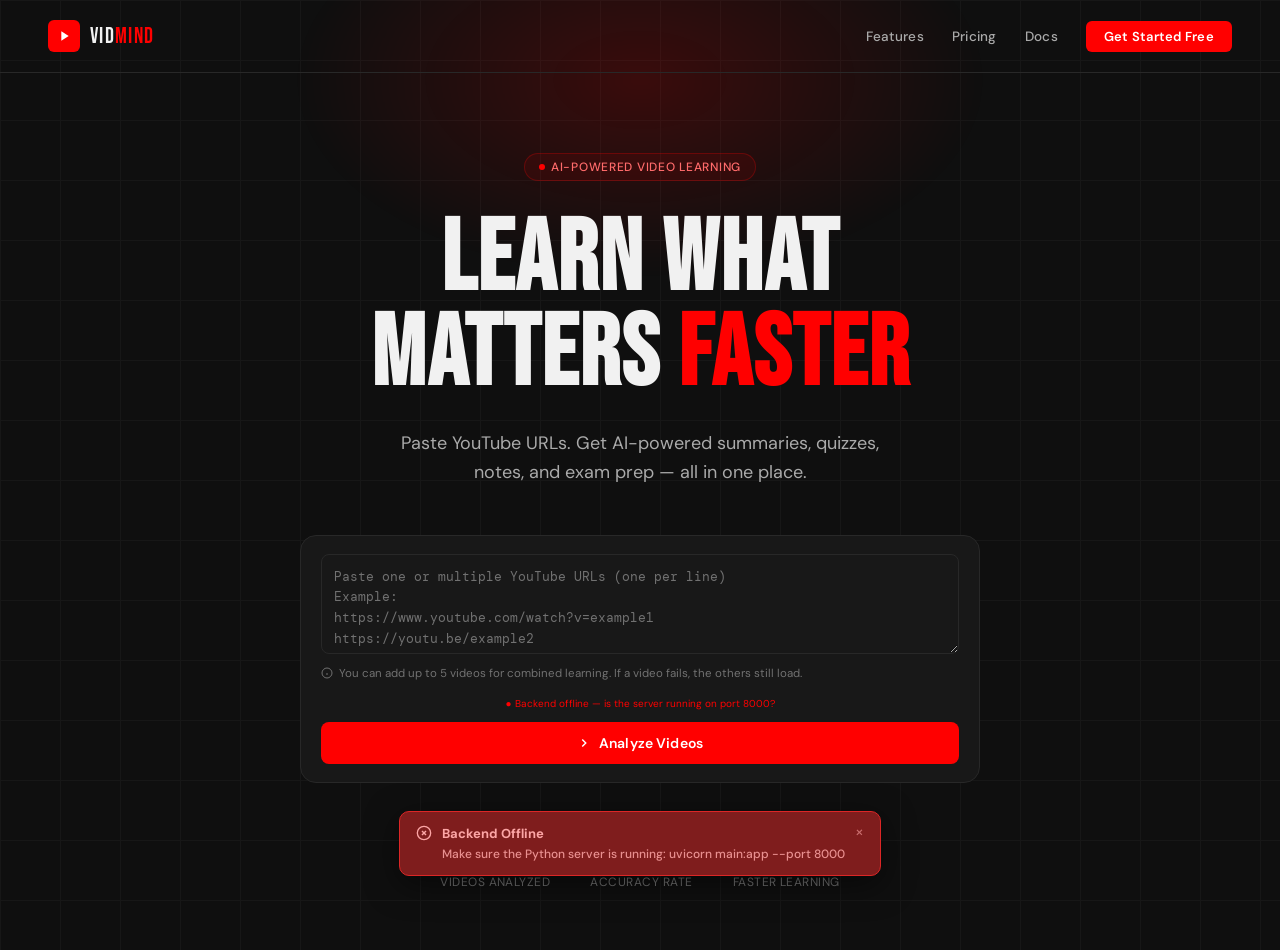
==== static/vidmind.html @ 138b00ec "feat: implement glassmorphism UI, add YouTube API testing, and update backend chat logic" ====
<!DOCTYPE html>
<html lang="en">

<head>
  <meta charset="UTF-8" />
  <meta name="viewport" content="width=device-width, initial-scale=1.0" />
  <title>VidMind AI — Learn Smarter, Pass Faster</title>
  <link rel="preconnect" href="https://fonts.googleapis.com" />
  <link
    href="https://fonts.googleapis.com/css2?family=DM+Sans:wght@300;400;500;600;700&family=DM+Mono:wght@400;500&family=Bebas+Neue&display=swap"
    rel="stylesheet" />
  <style>
    :root {
      --bg: #0f0f0f;
      --surface: #181818;
      --border: #282828;
      --border2: #3f3f3f;
      --accent: #ff0000;
      --accent2: #ff4444;
      --text: #f1f1f1;
      --muted: #aaaaaa;
      --dim: #717171;
      --chip-bg: #272727;
      --user-msg: #272727;
      --ai-msg: #1a1a1a;
      --radius: 10px;
      --radius-lg: 16px;
      --font: 'DM Sans', sans-serif;
      --mono: 'DM Mono', monospace;
      --display: 'Bebas Neue', sans-serif;
      --success: #10b981;
      --warning: #f59e0b;
      --info: #3b82f6;
    }

    *,
    *::before,
    *::after {
      box-sizing: border-box;
      margin: 0;
      padding: 0;
    }

    html {
      scroll-behavior: smooth;
    }

    body {
      font-family: var(--font);
      background: var(--bg);
      color: var(--text);
      min-height: 100vh;
      overflow-x: hidden;
      -webkit-font-smoothing: antialiased;
    }

    .hidden {
      display: none !important;
    }

    button {
      cursor: pointer;
      border: none;
      background: none;
      font-family: var(--font);
    }

    ::-webkit-scrollbar {
      width: 4px;
    }

    ::-webkit-scrollbar-track {
      background: transparent;
    }

    ::-webkit-scrollbar-thumb {
      background: var(--border2);
      border-radius: 4px;
    }

    /* ══ TOAST ══ */
    .toast-container {
      position: fixed;
      bottom: 24px;
      left: 50%;
      transform: translateX(-50%);
      z-index: 99999;
      display: flex;
      flex-direction: column;
      gap: 8px;
      pointer-events: none;
      min-width: 300px;
      max-width: 560px;
    }

    .toast {
      display: flex;
      align-items: flex-start;
      gap: 10px;
      padding: 12px 16px;
      border-radius: 10px;
      font-size: 13px;
      font-weight: 500;
      line-height: 1.5;
      box-shadow: 0 8px 32px rgba(0, 0, 0, .5);
      animation: toastIn .3s ease both;
      pointer-events: all;
    }

    .toast.error {
      background: #7f1d1d;
      border: 1px solid #dc2626;
      color: #fca5a5;
    }

    .toast.warning {
      background: #451a03;
      border: 1px solid #d97706;
      color: #fcd34d;
    }

    .toast.success {
      background: #052e16;
      border: 1px solid #16a34a;
      color: #86efac;
    }

    .toast.info {
      background: #1e3a5f;
      border: 1px solid #3b82f6;
      color: #93c5fd;
    }

    .toast-icon {
      flex-shrink: 0;
      margin-top: 1px;
    }

    .toast-icon svg {
      width: 16px;
      height: 16px;
    }

    .toast-body {
      flex: 1;
    }

    .toast-title {
      font-weight: 700;
      margin-bottom: 2px;
    }

    .toast-msg {
      opacity: .85;
      font-size: 12px;
    }

    .toast-close {
      flex-shrink: 0;
      cursor: pointer;
      opacity: .6;
      font-size: 16px;
      line-height: 1;
      background: none;
      border: none;
      color: inherit;
      padding: 0;
    }

    .toast-close:hover {
      opacity: 1;
    }

    .toast-tips {
      margin-top: 6px;
      padding-left: 10px;
      font-size: 11px;
      opacity: .8;
    }

    .toast-tips li {
      list-style: disc;
      margin-top: 3px;
    }

    .toast-diagnose-link {
      display: inline-flex;
      align-items: center;
      gap: 4px;
      margin-top: 6px;
      font-size: 11px;
      color: #93c5fd;
      text-decoration: underline;
      cursor: pointer;
    }

    @keyframes toastIn {
      from {
        opacity: 0;
        transform: translateY(12px)
      }

      to {
        opacity: 1;
        transform: translateY(0)
      }
    }

    @keyframes toastOut {
      from {
        opacity: 1;
        transform: translateY(0)
      }

      to {
        opacity: 0;
        transform: translateY(12px)
      }
    }

    /* ══ SKIPPED BANNER ══ */
    .skipped-banner {
      background: rgba(245, 158, 11, .08);
      border: 1px solid rgba(245, 158, 11, .25);
      border-radius: 8px;
      padding: 10px 14px;
      font-size: 12px;
      color: var(--warning);
      margin: 8px 0;
      display: flex;
      align-items: flex-start;
      gap: 8px;
    }

    .skipped-banner svg {
      width: 14px;
      height: 14px;
      flex-shrink: 0;
      margin-top: 1px;
    }

    .skipped-banner-list {
      margin-top: 4px;
    }

    .skipped-banner-list li {
      list-style: none;
      opacity: .85;
      margin-top: 3px;
    }

    /* ══ LANGUAGE BADGE ══ */
    .lang-badge {
      display: inline-flex;
      align-items: center;
      gap: 5px;
      background: rgba(59, 130, 246, .1);
      border: 1px solid rgba(59, 130, 246, .25);
      color: #93c5fd;
      font-size: 10px;
      font-weight: 600;
      padding: 3px 8px;
      border-radius: 20px;
      text-transform: uppercase;
      letter-spacing: .04em;
    }

    .lang-badge.translated {
      background: rgba(16, 185, 129, .1);
      border-color: rgba(16, 185, 129, .25);
      color: #6ee7b7;
    }

    /* ══ LIBRARY STATUS BADGE ══ */
    .lib-status {
      display: inline-flex;
      align-items: center;
      gap: 4px;
      font-size: 10px;
      padding: 2px 7px;
      border-radius: 20px;
      font-family: var(--mono);
    }

    .lib-status.ok {
      background: rgba(16, 185, 129, .1);
      border: 1px solid rgba(16, 185, 129, .25);
      color: #6ee7b7;
    }

    .lib-status.missing {
      background: rgba(239, 68, 68, .1);
      border: 1px solid rgba(239, 68, 68, .25);
      color: #fca5a5;
    }

    /* ══ LOADING STEPS ══ */
    .loading-steps {
      display: flex;
      flex-direction: column;
      gap: 6px;
      margin-top: 12px;
      max-width: 340px;
      width: 100%;
    }

    .loading-step {
      display: flex;
      align-items: center;
      gap: 8px;
      font-size: 12px;
      color: var(--dim);
      transition: color .3s;
    }

    .loading-step.active {
      color: var(--muted);
    }

    .loading-step.done {
      color: var(--success);
    }

    .loading-step.failed {
      color: var(--accent2);
    }

    .loading-step-dot {
      width: 7px;
      height: 7px;
      border-radius: 50%;
      background: var(--border2);
      flex-shrink: 0;
      transition: background .3s;
    }

    .loading-step.active .loading-step-dot {
      background: var(--warning);
      animation: pulse 1s ease infinite;
    }

    .loading-step.done .loading-step-dot {
      background: var(--success);
    }

    .loading-step.failed .loading-step-dot {
      background: var(--accent2);
    }

    .loading-step-label {
      flex: 1;
    }

    .loading-step-status {
      font-size: 10px;
      opacity: .7;
      font-family: var(--mono);
    }

    /* ══ LANDING ══ */
    #landing {
      min-height: 100vh;
      display: flex;
      flex-direction: column;
      position: relative;
      overflow: hidden;
    }

    #landing::before {
      content: '';
      position: absolute;
      inset: 0;
      background-image: linear-gradient(var(--border) 1px, transparent 1px),
        linear-gradient(90deg, var(--border) 1px, transparent 1px);
      background-size: 60px 60px;
      opacity: .35;
      pointer-events: none;
    }

    #landing::after {
      content: '';
      position: absolute;
      top: -120px;
      left: 50%;
      transform: translateX(-50%);
      width: 700px;
      height: 400px;
      background: radial-gradient(ellipse, rgba(255, 0, 0, .18) 0%, transparent 70%);
      pointer-events: none;
      filter: blur(2px);
    }

    .nav {
      display: flex;
      align-items: center;
      justify-content: space-between;
      padding: 20px 48px;
      position: relative;
      z-index: 2;
      border-bottom: 1px solid var(--border);
    }

    .logo {
      display: flex;
      align-items: center;
      gap: 10px;
      text-decoration: none;
    }

    .logo-icon {
      width: 32px;
      height: 32px;
      background: var(--accent);
      border-radius: 6px;
      display: grid;
      place-items: center;
    }

    .logo-icon svg {
      width: 16px;
      height: 16px;
      fill: #fff;
    }

    .logo-text {
      font-family: var(--display);
      font-size: 22px;
      letter-spacing: .06em;
      color: var(--text);
    }

    .logo-text span {
      color: var(--accent);
    }

    .nav-links {
      display: flex;
      gap: 28px;
      align-items: center;
    }

    .nav-links a {
      color: var(--muted);
      text-decoration: none;
      font-size: 13.5px;
      font-weight: 500;
      letter-spacing: .02em;
      transition: color .2s;
    }

    .nav-links a:hover {
      color: var(--text);
    }

    .nav-cta {
      background: var(--accent);
      color: #fff !important;
      padding: 7px 18px;
      border-radius: 6px;
      font-size: 13px !important;
      font-weight: 600 !important;
      transition: background .2s !important;
    }

    .nav-cta:hover {
      background: var(--accent2) !important;
    }

    .hero {
      flex: 1;
      display: flex;
      flex-direction: column;
      align-items: center;
      justify-content: center;
      text-align: center;
      padding: 80px 24px 60px;
      position: relative;
      z-index: 2;
    }

    .hero-badge {
      display: inline-flex;
      align-items: center;
      gap: 6px;
      background: rgba(255, 0, 0, .08);
      border: 1px solid rgba(255, 0, 0, .25);
      color: #ff6b6b;
      font-size: 12px;
      font-weight: 500;
      letter-spacing: .06em;
      text-transform: uppercase;
      padding: 5px 14px;
      border-radius: 20px;
      margin-bottom: 32px;
      animation: fadeUp .5s ease both;
    }

    .hero-badge-dot {
      width: 6px;
      height: 6px;
      background: var(--accent);
      border-radius: 50%;
      animation: pulse 1.8s ease infinite;
    }

    .hero-title {
      font-family: var(--display);
      font-size: clamp(52px, 8vw, 100px);
      line-height: .95;
      letter-spacing: .02em;
      margin-bottom: 6px;
      animation: fadeUp .55s .08s ease both;
    }

    .hero-title span {
      color: var(--accent);
    }

    .hero-sub {
      font-size: clamp(15px, 2vw, 18px);
      color: var(--muted);
      max-width: 520px;
      line-height: 1.6;
      margin: 20px auto 48px;
      font-weight: 400;
      animation: fadeUp .55s .16s ease both;
    }

    .input-card {
      width: 100%;
      max-width: 680px;
      background: var(--surface);
      border: 1px solid var(--border);
      border-radius: var(--radius-lg);
      padding: 18px 20px;
      display: flex;
      flex-direction: column;
      gap: 12px;
      transition: border-color .25s, box-shadow .25s;
      animation: fadeUp .55s .24s ease both;
    }

    .input-card:focus-within {
      border-color: var(--border2);
      box-shadow: 0 0 0 3px rgba(255, 0, 0, .07), 0 8px 32px rgba(0, 0, 0, .4);
    }

    .url-textarea {
      width: 100%;
      min-height: 100px;
      background: transparent;
      border: 1px solid var(--border);
      border-radius: 8px;
      padding: 12px;
      font-family: var(--mono);
      font-size: 13px;
      color: var(--text);
      resize: vertical;
      outline: none;
      caret-color: var(--accent);
      line-height: 1.6;
    }

    .url-textarea::placeholder {
      color: var(--dim);
    }

    .input-hint {
      font-size: 11.5px;
      color: var(--dim);
      display: flex;
      align-items: center;
      gap: 6px;
    }

    .input-hint svg {
      width: 12px;
      height: 12px;
    }

    .analyze-btn {
      display: flex;
      align-items: center;
      justify-content: center;
      gap: 8px;
      background: var(--accent);
      color: #fff;
      font-size: 14px;
      font-weight: 600;
      padding: 12px 24px;
      border-radius: 8px;
      transition: background .2s, transform .15s;
      letter-spacing: .01em;
    }

    .analyze-btn:hover {
      background: var(--accent2);
      transform: translateY(-1px);
    }

    .analyze-btn:active {
      transform: translateY(0);
    }

    .analyze-btn:disabled {
      opacity: .5;
      cursor: not-allowed;
    }

    .analyze-btn svg {
      width: 14px;
      height: 14px;
    }

    .health-bar {
      display: flex;
      align-items: center;
      gap: 8px;
      margin-top: 4px;
      font-size: 11px;
      color: var(--dim);
      flex-wrap: wrap;
      justify-content: center;
    }

    .stats {
      display: flex;
      gap: 40px;
      margin-top: 56px;
      animation: fadeUp .55s .32s ease both;
    }

    .stat {
      text-align: center;
    }

    .stat-n {
      font-family: var(--display);
      font-size: 28px;
      letter-spacing: .04em;
      color: var(--text);
    }

    .stat-n span {
      color: var(--accent);
    }

    .stat-l {
      font-size: 12px;
      color: var(--dim);
      margin-top: 2px;
      letter-spacing: .04em;
      text-transform: uppercase;
    }

    /* ══ MODE SELECTION ══ */
    #modeSelection {
      min-height: 100vh;
      display: flex;
      align-items: center;
      justify-content: center;
      padding: 40px 20px;
      background: var(--bg);
      position: relative;
      overflow: hidden;
    }

    #modeSelection::before {
      content: '';
      position: absolute;
      inset: 0;
      background-image: linear-gradient(var(--border) 1px, transparent 1px),
        linear-gradient(90deg, var(--border) 1px, transparent 1px);
      background-size: 60px 60px;
      opacity: .25;
      pointer-events: none;
    }

    .mode-container {
      max-width: 900px;
      width: 100%;
      position: relative;
      z-index: 2;
    }

    .mode-header {
      text-align: center;
      margin-bottom: 48px;
    }

    .mode-title {
      font-family: var(--display);
      font-size: clamp(36px, 6vw, 64px);
      letter-spacing: .04em;
      margin-bottom: 12px;
    }

    .mode-subtitle {
      font-size: 16px;
      color: var(--muted);
    }

    .loaded-videos-summary {
      background: var(--surface);
      border: 1px solid var(--border);
      border-radius: var(--radius);
      padding: 14px 18px;
      margin-bottom: 16px;
      display: flex;
      align-items: center;
      gap: 12px;
      flex-wrap: wrap;
    }

    .loaded-videos-summary-label {
      font-size: 12px;
      color: var(--dim);
      text-transform: uppercase;
      letter-spacing: .06em;
      font-weight: 600;
    }

    .loaded-video-pill {
      display: inline-flex;
      align-items: center;
      gap: 6px;
      background: var(--chip-bg);
      border: 1px solid var(--border);
      color: var(--muted);
      font-size: 12px;
      padding: 4px 10px;
      border-radius: 20px;
    }

    .loaded-video-pill .pill-num {
      background: var(--accent);
      color: #fff;
      font-size: 9px;
      font-weight: 700;
      width: 16px;
      height: 16px;
      border-radius: 50%;
      display: grid;
      place-items: center;
    }

    .loaded-video-pill .pill-lang {
      font-size: 9px;
      color: var(--dim);
      text-transform: uppercase;
      letter-spacing: .04em;
    }

    /* Session panel on mode selection */
    .session-info-bar {
      background: rgba(59, 130, 246, .05);
      border: 1px solid rgba(59, 130, 246, .15);
      border-radius: var(--radius);
      padding: 10px 16px;
      margin-bottom: 20px;
      display: flex;
      align-items: center;
      justify-content: space-between;
      flex-wrap: wrap;
      gap: 8px;
      font-size: 11px;
      color: var(--dim);
    }

    .session-info-bar .session-id {
      font-family: var(--mono);
      font-size: 10px;
      color: var(--dim);
      opacity: .6;
      cursor: pointer;
    }

    .session-info-bar .session-id:hover {
      opacity: 1;
    }

    .mode-cards {
      display: grid;
      grid-template-columns: repeat(auto-fit, minmax(300px, 1fr));
      gap: 24px;
    }

    .mode-card {
      background: var(--surface);
      border: 2px solid var(--border);
      border-radius: var(--radius-lg);
      padding: 32px 24px;
      cursor: pointer;
      transition: all .3s;
      position: relative;
      overflow: hidden;
    }

    .mode-card::before {
      content: '';
      position: absolute;
      top: 0;
      left: 0;
      width: 100%;
      height: 4px;
      background: var(--accent);
      transform: scaleX(0);
      transition: transform .3s;
    }

    .mode-card:hover {
      border-color: var(--accent);
      transform: translateY(-4px);
      box-shadow: 0 12px 40px rgba(255, 0, 0, .15);
    }

    .mode-card:hover::before {
      transform: scaleX(1);
    }

    .mode-icon {
      width: 48px;
      height: 48px;
      background: rgba(255, 0, 0, .1);
      border-radius: 12px;
      display: grid;
      place-items: center;
      margin-bottom: 20px;
    }

    .mode-icon svg {
      width: 24px;
      height: 24px;
      stroke: var(--accent);
    }

    .mode-card-title {
      font-size: 22px;
      font-weight: 700;
      margin-bottom: 12px;
      color: var(--text);
    }

    .mode-card-desc {
      font-size: 14px;
      color: var(--muted);
      line-height: 1.6;
      margin-bottom: 20px;
    }

    .mode-features {
      display: flex;
      flex-direction: column;
      gap: 8px;
      margin-bottom: 24px;
    }

    .mode-feature {
      display: flex;
      align-items: center;
      gap: 8px;
      font-size: 13px;
      color: var(--dim);
    }

    .mode-feature svg {
      width: 14px;
      height: 14px;
      stroke: var(--success);
      flex-shrink: 0;
    }

    .mode-btn {
      width: 100%;
      padding: 10px;
      background: rgba(255, 0, 0, .08);
      border: 1px solid rgba(255, 0, 0, .2);
      color: var(--accent);
      border-radius: 8px;
      font-weight: 600;
      font-size: 14px;
      transition: all .2s;
    }

    .mode-btn:hover {
      background: var(--accent);
      color: #fff;
    }

    /* ══ LOADING OVERLAY ══ */
    .loading {
      position: fixed;
      top: 0;
      left: 0;
      right: 0;
      bottom: 0;
      background: rgba(0, 0, 0, .9);
      display: flex;
      flex-direction: column;
      align-items: center;
      justify-content: center;
      z-index: 9999;
      gap: 20px;
    }

    .spinner {
      width: 50px;
      height: 50px;
      border: 4px solid var(--border);
      border-top-color: var(--accent);
      border-radius: 50%;
      animation: spin 1s linear infinite;
    }

    .loading-text {
      font-size: 16px;
      color: var(--muted);
    }

    .loading-sub {
      font-size: 13px;
      color: var(--dim);
      text-align: center;
      max-width: 380px;
      line-height: 1.5;
    }

    .loading-method-badge {
      display: inline-flex;
      align-items: center;
      gap: 6px;
      background: rgba(255, 0, 0, .08);
      border: 1px solid rgba(255, 0, 0, .2);
      color: var(--accent);
      font-size: 11px;
      padding: 4px 10px;
      border-radius: 20px;
    }

    @keyframes spin {
      to {
        transform: rotate(360deg)
      }
    }

    @keyframes fadeUp {
      from {
        opacity: 0;
        transform: translateY(18px)
      }

      to {
        opacity: 1;
        transform: translateY(0)
      }
    }

    @keyframes pulse {

      0%,
      100% {
        opacity: 1;
        transform: scale(1)
      }

      50% {
        opacity: .5;
        transform: scale(.85)
      }
    }

    @keyframes bounce {

      0%,
      80%,
      100% {
        transform: translateY(0)
      }

      40% {
        transform: translateY(-5px)
      }
    }

    /* ══ APP ══ */
    #app {
      display: flex;
      flex-direction: column;
      height: 100vh;
      overflow: hidden;
    }

    /* TOP BAR */
    .topbar {
      height: 56px;
      display: flex;
      align-items: center;
      padding: 0 20px;
      border-bottom: 1px solid var(--border);
      gap: 16px;
      flex-shrink: 0;
      background: var(--bg);
    }

    .topbar-logo {
      display: flex;
      align-items: center;
      gap: 8px;
      text-decoration: none;
      margin-right: 8px;
    }

    .topbar-logo .logo-icon {
      width: 26px;
      height: 26px;
      border-radius: 5px;
    }

    .topbar-logo .logo-text {
      font-size: 18px;
    }

    .mode-badge {
      display: inline-flex;
      align-items: center;
      gap: 6px;
      background: rgba(255, 0, 0, .1);
      border: 1px solid rgba(255, 0, 0, .2);
      color: var(--accent);
      font-size: 11px;
      font-weight: 600;
      padding: 4px 10px;
      border-radius: 20px;
      text-transform: uppercase;
      letter-spacing: .05em;
    }

    .mode-badge.exam {
      background: rgba(220, 38, 38, .1);
      border-color: rgba(220, 38, 38, .3);
      color: #ef4444;
    }

    .topbar-url {
      flex: 1;
      display: flex;
      align-items: center;
      gap: 8px;
      background: var(--surface);
      border: 1px solid var(--border);
      border-radius: 8px;
      padding: 6px 14px;
      max-width: 600px;
      overflow: hidden;
    }

    .topbar-url svg {
      width: 12px;
      height: 12px;
      color: var(--accent);
      flex-shrink: 0;
    }

    .topbar-url span {
      font-family: var(--mono);
      font-size: 12px;
      color: var(--muted);
      white-space: nowrap;
      overflow: hidden;
      text-overflow: ellipsis;
    }

    .topbar-actions {
      display: flex;
      gap: 8px;
      margin-left: auto;
    }

    .icon-btn {
      width: 34px;
      height: 34px;
      display: grid;
      place-items: center;
      border-radius: 7px;
      color: var(--muted);
      transition: background .2s, color .2s;
    }

    .icon-btn:hover {
      background: var(--surface);
      color: var(--text);
    }

    .icon-btn svg {
      width: 16px;
      height: 16px;
    }

    /* CONFUSION PANEL */
    .confusion-panel {
      position: fixed;
      right: 20px;
      bottom: 20px;
      width: 280px;
      background: var(--surface);
      border: 1px solid var(--border);
      border-radius: var(--radius-lg);
      padding: 16px;
      z-index: 100;
      box-shadow: 0 8px 32px rgba(0, 0, 0, .5);
      display: none;
    }

    .confusion-panel.active {
      display: block;
      animation: slideIn .3s ease-out;
    }

    @keyframes slideIn {
      from {
        transform: translateY(20px);
        opacity: 0
      }

      to {
        transform: translateY(0);
        opacity: 1
      }
    }

    .confusion-header {
      display: flex;
      align-items: center;
      gap: 10px;
      margin-bottom: 12px;
    }

    .confusion-header-icon {
      width: 28px;
      height: 28px;
      background: rgba(245, 158, 11, .1);
      border-radius: 7px;
      display: grid;
      place-items: center;
      color: var(--warning);
    }

    .confusion-header-icon svg {
      width: 14px;
      height: 14px;
    }

    .confusion-header-title {
      font-size: 14px;
      font-weight: 600;
    }

    .confusion-meter {
      height: 6px;
      background: var(--border);
      border-radius: 3px;
      margin-bottom: 16px;
      overflow: hidden;
    }

    .confusion-level {
      height: 100%;
      background: var(--warning);
      border-radius: 3px;
      width: 0%;
      transition: width .5s ease;
    }

    .confusion-topics {
      display: flex;
      flex-direction: column;
      gap: 8px;
    }

    .confusion-topic {
      display: flex;
      justify-content: space-between;
      align-items: center;
      padding: 6px 8px;
      background: var(--chip-bg);
      border-radius: 6px;
      font-size: 12px;
    }

    .confusion-topic-name {
      color: var(--text);
      font-weight: 500;
    }

    .confusion-topic-count {
      background: var(--warning);
      color: #000;
      font-size: 10px;
      font-weight: 700;
      padding: 2px 6px;
      border-radius: 20px;
      min-width: 20px;
      text-align: center;
    }

    /* LAYOUT */
    .layout {
      display: grid;
      grid-template-columns: 260px 1fr 340px;
      flex: 1;
      overflow: hidden;
    }

    .layout.exam-mode {
      grid-template-columns: 1fr 300px;
    }

    /* SIDEBAR */
    .sidebar {
      border-right: 1px solid var(--border);
      display: flex;
      flex-direction: column;
      overflow-y: auto;
      background: var(--bg);
    }

    .exam-sidebar {
      border-left: 1px solid var(--border);
      border-right: none;
    }

    .sidebar-section {
      padding: 16px;
    }

    .sidebar-section+.sidebar-section {
      border-top: 1px solid var(--border);
    }

    .sidebar-label {
      font-size: 10px;
      letter-spacing: .1em;
      text-transform: uppercase;
      color: var(--dim);
      font-weight: 600;
      margin-bottom: 10px;
    }

    .video-thumb {
      aspect-ratio: 16/9;
      background: var(--surface);
      border-radius: 8px;
      overflow: hidden;
      position: relative;
      margin-bottom: 12px;
    }

    .video-thumb-bg {
      width: 100%;
      height: 100%;
      background: linear-gradient(135deg, #1a1a1a 0%, #222 100%);
      display: flex;
      align-items: center;
      justify-content: center;
    }

    .play-overlay {
      width: 44px;
      height: 44px;
      background: rgba(255, 0, 0, .9);
      border-radius: 50%;
      display: grid;
      place-items: center;
      box-shadow: 0 4px 20px rgba(255, 0, 0, .4);
    }

    .play-overlay svg {
      width: 16px;
      height: 16px;
      fill: #fff;
      margin-left: 2px;
    }

    .duration-chip {
      position: absolute;
      bottom: 6px;
      right: 6px;
      background: rgba(0, 0, 0, .85);
      color: #fff;
      font-size: 11px;
      font-family: var(--mono);
      font-weight: 500;
      padding: 2px 6px;
      border-radius: 4px;
    }

    .video-title {
      font-size: 13.5px;
      font-weight: 600;
      line-height: 1.4;
      color: var(--text);
      margin-bottom: 4px;
    }

    .video-channel {
      font-size: 12px;
      color: var(--dim);
    }

    /* DEEP LEARN MAIN */
    .deep-learn-panel {
      display: flex;
      flex-direction: column;
      overflow: hidden;
      border-right: 1px solid var(--border);
    }

    /* EXAM MAIN */
    .exam-main-panel {
      display: flex;
      flex-direction: column;
      overflow-y: auto;
      padding: 20px;
    }

    .exam-section {
      background: var(--surface);
      border: 1px solid var(--border);
      border-radius: var(--radius-lg);
      padding: 24px;
      margin-bottom: 20px;
    }

    .exam-section-header {
      display: flex;
      align-items: center;
      justify-content: space-between;
      margin-bottom: 20px;
    }

    .exam-section-title {
      font-size: 18px;
      font-weight: 700;
      color: var(--text);
    }

    .exam-section-icon {
      width: 36px;
      height: 36px;
      background: rgba(255, 0, 0, .1);
      border-radius: 10px;
      display: grid;
      place-items: center;
      color: var(--accent);
    }

    .exam-section-icon svg {
      width: 18px;
      height: 18px;
    }

    .plan-item {
      display: flex;
      align-items: flex-start;
      gap: 12px;
      padding: 16px;
      background: rgba(255, 255, 255, .02);
      border: 1px solid var(--border);
      border-radius: var(--radius);
      margin-bottom: 10px;
    }

    .plan-time {
      font-family: var(--mono);
      font-size: 11px;
      color: var(--accent);
      background: rgba(255, 0, 0, .08);
      padding: 4px 8px;
      border-radius: 4px;
      min-width: 60px;
      text-align: center;
    }

    .plan-content {
      flex: 1;
    }

    .plan-topic {
      font-size: 14px;
      font-weight: 600;
      margin-bottom: 4px;
    }

    .plan-concepts {
      font-size: 12px;
      color: var(--muted);
      margin-bottom: 8px;
    }

    .plan-checkpoint {
      font-size: 11px;
      color: var(--dim);
      font-style: italic;
    }

    .important-question {
      border-left: 3px solid var(--accent);
      padding-left: 16px;
      margin-bottom: 24px;
    }

    .question-text {
      font-size: 15px;
      font-weight: 600;
      margin-bottom: 12px;
      color: var(--text);
    }

    .answer-text {
      background: rgba(255, 0, 0, .05);
      border: 1px solid rgba(255, 0, 0, .15);
      border-radius: 8px;
      padding: 14px;
      font-size: 13.5px;
      line-height: 1.6;
      color: var(--muted);
    }

    .question-meta {
      display: flex;
      gap: 12px;
      margin-top: 8px;
      font-size: 11px;
      color: var(--dim);
    }

    .revision-grid {
      display: grid;
      grid-template-columns: repeat(auto-fit, minmax(250px, 1fr));
      gap: 16px;
    }

    .revision-card {
      background: rgba(255, 255, 255, .02);
      border: 1px solid var(--border);
      border-radius: var(--radius);
      padding: 16px;
    }

    .revision-card-title {
      font-size: 13px;
      font-weight: 600;
      color: var(--accent);
      margin-bottom: 10px;
      text-transform: uppercase;
      letter-spacing: .05em;
    }

    .revision-list {
      display: flex;
      flex-direction: column;
      gap: 6px;
    }

    .revision-item {
      font-size: 12.5px;
      color: var(--muted);
      line-height: 1.5;
      padding-left: 10px;
      position: relative;
    }

    .revision-item::before {
      content: "•";
      position: absolute;
      left: 0;
      color: var(--accent);
    }

    .time-input {
      display: flex;
      align-items: center;
      gap: 10px;
      margin-bottom: 20px;
    }

    .time-input label {
      font-size: 13px;
      color: var(--muted);
      white-space: nowrap;
    }

    .time-input input {
      width: 80px;
      background: var(--surface);
      border: 1px solid var(--border);
      border-radius: 6px;
      padding: 8px 12px;
      font-family: var(--mono);
      font-size: 13px;
      color: var(--text);
      outline: none;
    }

    .time-input input:focus {
      border-color: var(--accent);
    }

    /* TABS */
    .tab-bar {
      display: flex;
      border-bottom: 1px solid var(--border);
      padding: 0 20px;
      flex-shrink: 0;
      background: var(--bg);
      gap: 2px;
    }

    .tab {
      display: flex;
      align-items: center;
      gap: 7px;
      padding: 14px 14px 12px;
      font-size: 13px;
      font-weight: 500;
      color: var(--dim);
      border-bottom: 2px solid transparent;
      transition: color .2s, border-color .2s;
      position: relative;
      top: 1px;
      letter-spacing: .01em;
    }

    .tab:hover {
      color: var(--muted);
    }

    .tab.active {
      color: var(--text);
      border-bottom-color: var(--accent);
    }

    .tab svg {
      width: 14px;
      height: 14px;
    }

    .tab-badge {
      background: var(--chip-bg);
      color: var(--muted);
      font-size: 10px;
      font-family: var(--mono);
      padding: 1px 6px;
      border-radius: 20px;
    }

    .tab.active .tab-badge {
      background: rgba(255, 0, 0, .12);
      color: var(--accent);
    }

    /* TAB CONTENT */
    .tab-content {
      flex: 1;
      overflow-y: auto;
      display: none;
      padding: 24px;
    }

    .tab-content.active {
      display: block;
    }

    .summary-header {
      display: flex;
      align-items: flex-start;
      justify-content: space-between;
      margin-bottom: 20px;
      gap: 12px;
    }

    .summary-title {
      font-size: 18px;
      font-weight: 600;
      line-height: 1.4;
      max-width: 520px;
    }

    .action-chips {
      display: flex;
      gap: 6px;
      flex-wrap: wrap;
      flex-shrink: 0;
    }

    .chip {
      display: inline-flex;
      align-items: center;
      gap: 5px;
      background: var(--chip-bg);
      border: 1px solid var(--border);
      color: var(--muted);
      font-size: 12px;
      font-weight: 500;
      padding: 5px 12px;
      border-radius: 20px;
      transition: background .2s, border-color .2s, color .2s;
      cursor: pointer;
    }

    .chip:hover {
      background: var(--surface);
      border-color: var(--border2);
      color: var(--text);
    }

    .chip svg {
      width: 12px;
      height: 12px;
    }

    .chip.primary {
      background: rgba(255, 0, 0, .08);
      border-color: rgba(255, 0, 0, .2);
      color: var(--accent);
    }

    .section-block {
      background: var(--surface);
      border: 1px solid var(--border);
      border-radius: var(--radius);
      padding: 18px;
      margin-bottom: 14px;
    }

    .section-block-title {
      font-size: 11px;
      letter-spacing: .08em;
      text-transform: uppercase;
      color: var(--dim);
      font-weight: 600;
      margin-bottom: 10px;
    }

    .section-block p {
      font-size: 14px;
      color: var(--muted);
      line-height: 1.7;
    }

    .key-points {
      display: flex;
      flex-direction: column;
      gap: 8px;
    }

    .key-point {
      display: flex;
      align-items: flex-start;
      gap: 10px;
      font-size: 13.5px;
      color: var(--muted);
      line-height: 1.5;
    }

    .key-point-dot {
      width: 6px;
      height: 6px;
      background: var(--accent);
      border-radius: 50%;
      margin-top: 6px;
      flex-shrink: 0;
    }

    /* QUIZ */
    .quiz-header {
      margin-bottom: 22px;
    }

    .quiz-title {
      font-size: 16px;
      font-weight: 600;
      margin-bottom: 4px;
    }

    .quiz-subtitle {
      font-size: 13px;
      color: var(--dim);
    }

    .question-card {
      background: var(--surface);
      border: 1px solid var(--border);
      border-radius: var(--radius);
      padding: 18px;
      margin-bottom: 14px;
    }

    .question-num {
      font-size: 11px;
      font-family: var(--mono);
      color: var(--accent);
      margin-bottom: 8px;
    }

    .options {
      display: flex;
      flex-direction: column;
      gap: 7px;
    }

    .option {
      display: flex;
      align-items: center;
      gap: 10px;
      padding: 10px 14px;
      border: 1px solid var(--border);
      border-radius: 7px;
      font-size: 13px;
      color: var(--muted);
      cursor: pointer;
      transition: all .15s;
    }

    .option:hover {
      border-color: var(--border2);
      color: var(--text);
      background: rgba(255, 255, 255, .02);
    }

    .option.selected {
      border-color: var(--accent);
      background: rgba(255, 0, 0, .06);
      color: var(--text);
    }

    .option.correct {
      border-color: var(--success);
      background: rgba(16, 185, 129, .06);
      color: var(--text);
    }

    .option.wrong {
      border-color: #ef4444;
      background: rgba(239, 68, 68, .06);
      color: var(--text);
    }

    .option-letter {
      width: 22px;
      height: 22px;
      display: grid;
      place-items: center;
      background: var(--chip-bg);
      border-radius: 5px;
      font-size: 11px;
      font-family: var(--mono);
      font-weight: 600;
      color: var(--dim);
      flex-shrink: 0;
    }

    .option.selected .option-letter {
      background: var(--accent);
      color: #fff;
    }

    /* NOTES */
    .notes-toolbar {
      display: flex;
      gap: 6px;
      margin-bottom: 14px;
      flex-wrap: wrap;
    }

    .tool-btn {
      display: flex;
      align-items: center;
      gap: 5px;
      background: var(--surface);
      border: 1px solid var(--border);
      color: var(--muted);
      font-size: 12px;
      font-weight: 500;
      padding: 5px 11px;
      border-radius: 6px;
      transition: all .15s;
    }

    .tool-btn:hover {
      border-color: var(--border2);
      color: var(--text);
    }

    .tool-btn svg {
      width: 13px;
      height: 13px;
    }

    .notes-area {
      width: 100%;
      min-height: 300px;
      background: var(--surface);
      border: 1px solid var(--border);
      border-radius: var(--radius);
      padding: 16px;
      font-family: var(--font);
      font-size: 14px;
      color: var(--text);
      resize: vertical;
      outline: none;
      line-height: 1.7;
      transition: border-color .2s;
      caret-color: var(--accent);
    }

    .notes-area::placeholder {
      color: var(--dim);
    }

    .notes-area:focus {
      border-color: var(--border2);
    }

    /* CHAT PANEL */
    .chat-panel {
      display: flex;
      flex-direction: column;
      overflow: hidden;
      background: var(--bg);
    }

    .chat-header {
      padding: 14px 18px;
      border-bottom: 1px solid var(--border);
      display: flex;
      align-items: center;
      gap: 10px;
      flex-shrink: 0;
    }

    .chat-header-icon {
      width: 30px;
      height: 30px;
      background: rgba(255, 0, 0, .1);
      border-radius: 7px;
      display: grid;
      place-items: center;
      color: var(--accent);
    }

    .chat-header-icon svg {
      width: 14px;
      height: 14px;
    }

    .chat-header-title {
      font-size: 14px;
      font-weight: 600;
    }

    .chat-header-sub {
      font-size: 11.5px;
      color: var(--dim);
    }

    .chat-status {
      margin-left: auto;
      display: flex;
      align-items: center;
      gap: 5px;
      font-size: 11px;
      color: #4ade80;
    }

    .chat-status-dot {
      width: 6px;
      height: 6px;
      background: #4ade80;
      border-radius: 50%;
    }

    .messages {
      flex: 1;
      overflow-y: auto;
      padding: 16px;
      display: flex;
      flex-direction: column;
      gap: 2px;
    }

    .ts-chip {
      align-self: center;
      background: var(--chip-bg);
      border: 1px solid var(--border);
      color: var(--dim);
      font-size: 10.5px;
      font-family: var(--mono);
      padding: 3px 12px;
      border-radius: 20px;
      margin: 8px 0;
      letter-spacing: .03em;
    }

    .msg {
      display: flex;
      gap: 8px;
      max-width: 100%;
    }

    .msg.user {
      flex-direction: row-reverse;
    }

    .msg-avatar {
      width: 28px;
      height: 28px;
      border-radius: 50%;
      flex-shrink: 0;
      display: grid;
      place-items: center;
      font-size: 11px;
      font-weight: 700;
      margin-top: 2px;
    }

    .msg.ai .msg-avatar {
      background: rgba(255, 0, 0, .12);
      color: var(--accent);
    }

    .msg.user .msg-avatar {
      background: var(--chip-bg);
      color: var(--muted);
    }

    .msg-content {
      display: flex;
      flex-direction: column;
      gap: 3px;
      max-width: calc(100% - 40px);
    }

    .msg.user .msg-content {
      align-items: flex-end;
    }

    .bubble {
      padding: 10px 14px;
      border-radius: 14px;
      font-size: 13.5px;
      line-height: 1.6;
      max-width: 100%;
      word-break: break-word;
    }

    .msg.ai .bubble {
      background: var(--ai-msg);
      border: 1px solid var(--border);
      border-radius: 14px 14px 14px 4px;
      color: var(--text);
    }

    .msg.user .bubble {
      background: var(--user-msg);
      border: 1px solid var(--border2);
      border-radius: 14px 14px 4px 14px;
      color: var(--text);
    }

    .source-badge {
      display: inline-flex;
      align-items: center;
      gap: 4px;
      font-size: 10px;
      padding: 2px 7px;
      border-radius: 20px;
      margin-top: 5px;
    }

    .source-badge.video {
      background: rgba(16, 185, 129, .1);
      border: 1px solid rgba(16, 185, 129, .25);
      color: #6ee7b7;
    }

    .source-badge.general {
      background: rgba(245, 158, 11, .1);
      border: 1px solid rgba(245, 158, 11, .25);
      color: #fcd34d;
    }

    .confusion-badge {
      display: inline-flex;
      align-items: center;
      gap: 4px;
      background: rgba(245, 158, 11, .1);
      border: 1px solid rgba(245, 158, 11, .3);
      color: var(--warning);
      font-size: 10px;
      padding: 2px 6px;
      border-radius: 20px;
      margin-top: 4px;
    }

    .timestamp-links {
      display: flex;
      flex-wrap: wrap;
      gap: 5px;
      margin-top: 6px;
    }

    .timestamp-link {
      display: inline-flex;
      align-items: center;
      gap: 4px;
      background: rgba(255, 0, 0, .08);
      border: 1px solid rgba(255, 0, 0, .2);
      color: var(--accent);
      font-size: 10px;
      font-family: var(--mono);
      padding: 2px 8px;
      border-radius: 20px;
      cursor: pointer;
      transition: background .15s;
    }

    .timestamp-link:hover {
      background: rgba(255, 0, 0, .15);
    }

    .msg-meta {
      display: flex;
      align-items: center;
      gap: 6px;
    }

    .msg-time {
      font-size: 10px;
      font-family: var(--mono);
      color: var(--dim);
    }

    .msg-name {
      font-size: 10.5px;
      font-weight: 600;
      color: var(--dim);
    }

    .typing-indicator {
      display: flex;
      gap: 4px;
      padding: 12px 16px;
      background: var(--ai-msg);
      border: 1px solid var(--border);
      border-radius: 14px 14px 14px 4px;
      width: fit-content;
    }

    .typing-dot {
      width: 6px;
      height: 6px;
      background: var(--dim);
      border-radius: 50%;
      animation: bounce 1.2s ease infinite;
    }

    .typing-dot:nth-child(2) {
      animation-delay: .2s;
    }

    .typing-dot:nth-child(3) {
      animation-delay: .4s;
    }

    .quick-prompts {
      padding: 10px 16px;
      display: flex;
      flex-wrap: wrap;
      gap: 6px;
      border-top: 1px solid var(--border);
      flex-shrink: 0;
    }

    .quick-prompt {
      background: var(--surface);
      border: 1px solid var(--border);
      color: var(--muted);
      font-size: 11.5px;
      padding: 5px 11px;
      border-radius: 20px;
      transition: all .15s;
      white-space: nowrap;
    }

    .quick-prompt:hover {
      border-color: var(--border2);
      color: var(--text);
      background: var(--chip-bg);
    }

    .chat-input-wrap {
      padding: 12px 16px 16px;
      flex-shrink: 0;
    }

    .chat-input-box {
      display: flex;
      align-items: flex-end;
      gap: 8px;
      background: var(--surface);
      border: 1px solid var(--border);
      border-radius: 12px;
      padding: 10px 10px 10px 16px;
      transition: border-color .2s;
    }

    .chat-input-box:focus-within {
      border-color: var(--border2);
    }

    .chat-input {
      flex: 1;
      background: transparent;
      border: none;
      outline: none;
      font-family: var(--font);
      font-size: 13.5px;
      color: var(--text);
      resize: none;
      max-height: 120px;
      caret-color: var(--accent);
      line-height: 1.5;
    }

    .chat-input::placeholder {
      color: var(--dim);
    }

    .send-btn {
      width: 34px;
      height: 34px;
      background: var(--accent);
      border-radius: 8px;
      display: grid;
      place-items: center;
      color: #fff;
      transition: background .2s, transform .15s;
      flex-shrink: 0;
    }

    .send-btn:hover {
      background: var(--accent2);
      transform: translateY(-1px);
    }

    .send-btn:disabled {
      opacity: .5;
      cursor: not-allowed;
      transform: none;
    }

    .send-btn svg {
      width: 15px;
      height: 15px;
    }

    /* Multi-video chips */
    .video-chips {
      display: flex;
      gap: 6px;
      flex-wrap: wrap;
    }

    .video-chip {
      display: inline-flex;
      align-items: center;
      gap: 4px;
      background: rgba(255, 0, 0, .08);
      border: 1px solid rgba(255, 0, 0, .2);
      color: var(--accent);
      font-size: 10.5px;
      padding: 3px 8px;
      border-radius: 20px;
    }

    .video-chip-count {
      background: rgba(255, 0, 0, .15);
      color: #fff;
      font-size: 9px;
      font-weight: 700;
      width: 16px;
      height: 16px;
      border-radius: 50%;
      display: grid;
      place-items: center;
    }

    /* Diagnose link in topbar */
    .diagnose-btn {
      display: inline-flex;
      align-items: center;
      gap: 4px;
      background: rgba(59, 130, 246, .08);
      border: 1px solid rgba(59, 130, 246, .2);
      color: #93c5fd;
      font-size: 10px;
      padding: 3px 8px;
      border-radius: 20px;
      cursor: pointer;
      transition: background .15s;
      font-family: var(--mono);
    }

    .diagnose-btn:hover {
      background: rgba(59, 130, 246, .15);
    }
  </style>
</head>

<body>

  <!-- ══ TOAST ══ -->
  <div class="toast-container" id="toastContainer"></div>

  <!-- ══ LANDING ══ -->
  <div id="landing">
    <nav class="nav">
      <a href="#" class="logo">
        <div class="logo-icon"><svg viewBox="0 0 24 24">
            <path d="M8 5v14l11-7z" />
          </svg></div>
        <span class="logo-text">Vid<span>Mind</span></span>
      </a>
      <div class="nav-links">
        <a href="#">Features</a>
        <a href="#">Pricing</a>
        <a href="#">Docs</a>
        <a href="#" class="nav-cta">Get Started Free</a>
      </div>
    </nav>

    <div class="hero">
      <div class="hero-badge">
        <span class="hero-badge-dot"></span>
        AI-Powered Video Learning
      </div>
      <h1 class="hero-title">LEARN WHAT<br>MATTERS <span>FASTER</span></h1>
      <p class="hero-sub">
        Paste YouTube URLs. Get AI-powered summaries, quizzes, notes, and exam prep — all in one place.
      </p>

      <div class="input-card">
        <textarea class="url-textarea" id="urlInput"
          placeholder="Paste one or multiple YouTube URLs (one per line)&#10;Example:&#10;https://www.youtube.com/watch?v=example1&#10;https://youtu.be/example2"
          rows="3" autocomplete="off"></textarea>

        <div class="input-hint">
          <svg viewBox="0 0 24 24" fill="none" stroke="currentColor" stroke-width="2">
            <circle cx="12" cy="12" r="10" />
            <path d="M12 16v-4M12 8h.01" />
          </svg>
          You can add up to 5 videos for combined learning. If a video fails, the others still load.
        </div>

        <!-- Backend health / library status -->
        <div class="health-bar" id="healthBar">
          <span style="color:var(--dim)">Checking backend…</span>
        </div>

        <button class="analyze-btn" id="analyzeBtn" onclick="loadVideo()">
          <svg viewBox="0 0 24 24" fill="none" stroke="currentColor" stroke-width="2.5">
            <polyline points="9 18 15 12 9 6" />
          </svg>
          Analyze Videos
        </button>
      </div>

      <div class="stats">
        <div class="stat">
          <div class="stat-n">12<span>K+</span></div>
          <div class="stat-l">Videos Analyzed</div>
        </div>
        <div class="stat">
          <div class="stat-n">98<span>%</span></div>
          <div class="stat-l">Accuracy Rate</div>
        </div>
        <div class="stat">
          <div class="stat-n">4<span>x</span></div>
          <div class="stat-l">Faster Learning</div>
        </div>
      </div>
    </div>
  </div>

  <!-- ══ MODE SELECTION ══ -->
  <div id="modeSelection" class="hidden">
    <div class="mode-container">
      <div class="mode-header">
        <h1 class="mode-title">Choose Your Learning Mode</h1>
        <p class="mode-subtitle">Select how you want to learn from your videos</p>
      </div>

      <!-- Session info bar -->
      <div class="session-info-bar" id="sessionInfoBar" style="display:none;">
        <span id="sessionInfoText" style="color:var(--muted);font-size:12px;"></span>
        <span class="session-id" id="sessionIdDisplay" title="Click to copy session ID"
          onclick="copySessionId()"></span>
      </div>

      <div class="loaded-videos-summary" id="loadedVideosSummary">
        <span class="loaded-videos-summary-label">Loaded:</span>
        <div id="loadedVideoPills" style="display:flex;gap:6px;flex-wrap:wrap;"></div>
      </div>

      <div id="skippedBanner" class="hidden"></div>

      <div class="mode-cards">
        <div class="mode-card" onclick="selectMode('deep_learn')">
          <div class="mode-icon">
            <svg viewBox="0 0 24 24" fill="none" stroke="currentColor" stroke-width="2">
              <path d="M14 2H6a2 2 0 0 0-2 2v16a2 2 0 0 0 2 2h12a2 2 0 0 0 2-2V8z" />
              <polyline points="14 2 14 8 20 8" />
              <line x1="16" y1="13" x2="8" y2="13" />
              <line x1="16" y1="17" x2="8" y2="17" />
              <polyline points="10 9 9 9 8 9" />
            </svg>
          </div>
          <h3 class="mode-card-title">Deep Learn Mode</h3>
          <p class="mode-card-desc">Comprehensive understanding with summaries, notes, quizzes, and chat.</p>
          <div class="mode-features">
            <div class="mode-feature"><svg viewBox="0 0 24 24" fill="none" stroke="currentColor" stroke-width="3">
                <polyline points="20 6 9 17 4 12" />
              </svg>Multi-video unified knowledge base</div>
            <div class="mode-feature"><svg viewBox="0 0 24 24" fill="none" stroke="currentColor" stroke-width="3">
                <polyline points="20 6 9 17 4 12" />
              </svg>AI summaries &amp; structured notes</div>
            <div class="mode-feature"><svg viewBox="0 0 24 24" fill="none" stroke="currentColor" stroke-width="3">
                <polyline points="20 6 9 17 4 12" />
              </svg>Interactive quizzes &amp; flashcards</div>
            <div class="mode-feature"><svg viewBox="0 0 24 24" fill="none" stroke="currentColor" stroke-width="3">
                <polyline points="20 6 9 17 4 12" />
              </svg>Context-aware AI tutor chat</div>
          </div>
          <button class="mode-btn">Start Deep Learning</button>
        </div>

        <div class="mode-card" onclick="selectMode('exam')">
          <div class="mode-icon">
            <svg viewBox="0 0 24 24" fill="none" stroke="currentColor" stroke-width="2">
              <path d="M12 15l2 2 4-4" />
              <rect x="2" y="4" width="20" height="16" rx="2" />
              <path d="M7 4v2.5M17 4v2.5M2 9h20" />
            </svg>
          </div>
          <h3 class="mode-card-title">Exam Mode</h3>
          <p class="mode-card-desc">Focused exam preparation with study plans, important questions, and revision notes.
          </p>
          <div class="mode-features">
            <div class="mode-feature"><svg viewBox="0 0 24 24" fill="none" stroke="currentColor" stroke-width="3">
                <polyline points="20 6 9 17 4 12" />
              </svg>Smart study plan based on time</div>
            <div class="mode-feature"><svg viewBox="0 0 24 24" fill="none" stroke="currentColor" stroke-width="3">
                <polyline points="20 6 9 17 4 12" />
              </svg>Important questions with answers</div>
            <div class="mode-feature"><svg viewBox="0 0 24 24" fill="none" stroke="currentColor" stroke-width="3">
                <polyline points="20 6 9 17 4 12" />
              </svg>Last-minute revision notes</div>
            <div class="mode-feature"><svg viewBox="0 0 24 24" fill="none" stroke="currentColor" stroke-width="3">
                <polyline points="20 6 9 17 4 12" />
              </svg>Confusion detector &amp; weak areas</div>
          </div>
          <button class="mode-btn">Start Exam Prep</button>
        </div>
      </div>
    </div>
  </div>

  <!-- ══ LOADING OVERLAY ══ -->
  <div id="loadingOverlay" class="loading hidden">
    <div class="spinner"></div>
    <div class="loading-text" id="loadingText">Loading video content...</div>
    <div class="loading-sub" id="loadingSub"></div>
    <!-- Per-method step indicators -->
    <div class="loading-steps" id="loadingSteps" style="display:none;">
      <div class="loading-step" id="step-api">
        <div class="loading-step-dot"></div>
        <span class="loading-step-label">youtube-transcript-api</span>
        <span class="loading-step-status" id="step-api-status"></span>
      </div>
      <div class="loading-step" id="step-ytdlp">
        <div class="loading-step-dot"></div>
        <span class="loading-step-label">yt-dlp fallback</span>
        <span class="loading-step-status" id="step-ytdlp-status"></span>
      </div>
      <div class="loading-step" id="step-innertube">
        <div class="loading-step-dot"></div>
        <span class="loading-step-label">InnerTube scraper</span>
        <span class="loading-step-status" id="step-innertube-status"></span>
      </div>
    </div>
  </div>

  <!-- ══ CONFUSION PANEL ══ -->
  <div class="confusion-panel" id="confusionPanel">
    <div class="confusion-header">
      <div class="confusion-header-icon">
        <svg viewBox="0 0 24 24" fill="none" stroke="currentColor" stroke-width="2">
          <circle cx="12" cy="12" r="10" />
          <path d="M8 9.05A2.5 2.5 0 1 1 9.5 8M16 9.05A2.5 2.5 0 1 0 14.5 8" />
          <line x1="15" y1="15" x2="9" y2="15" />
        </svg>
      </div>
      <div class="confusion-header-title">Confusion Detector</div>
      <button class="icon-btn" style="margin-left:auto;" onclick="toggleConfusionPanel()">
        <svg viewBox="0 0 24 24" fill="none" stroke="currentColor" stroke-width="2">
          <line x1="18" y1="6" x2="6" y2="18" />
          <line x1="6" y1="6" x2="18" y2="18" />
        </svg>
      </button>
    </div>
    <div class="confusion-meter">
      <div class="confusion-level" id="confusionLevel"></div>
    </div>
    <div class="confusion-topics" id="confusedTopics">
      <div class="confusion-topic">
        <span class="confusion-topic-name">No confusion detected yet</span>
        <span class="confusion-topic-count">0</span>
      </div>
    </div>
  </div>

  <!-- ══ APP / DASHBOARD ══ -->
  <div id="app" class="hidden">

    <!-- TOP BAR -->
    <header class="topbar">
      <a href="#" class="topbar-logo" onclick="backToLanding(event)">
        <div class="logo-icon">
          <svg viewBox="0 0 24 24" fill="white">
            <path d="M8 5v14l11-7z" />
          </svg>
        </div>
        <span class="logo-text">Vid<span style="color:var(--accent)">Mind</span></span>
      </a>

      <div class="mode-badge" id="modeBadge">Deep Learn</div>
      <div class="lang-badge hidden" id="langBadge">EN</div>

      <div class="topbar-url">
        <svg viewBox="0 0 24 24" fill="none" stroke="var(--accent)" stroke-width="2">
          <path
            d="M22.54 6.42a2.78 2.78 0 0 0-1.95-1.96C18.88 4 12 4 12 4s-6.88 0-8.59.46A2.78 2.78 0 0 0 1.46 6.42 29 29 0 0 0 1 12a29 29 0 0 0 .46 5.58 2.78 2.78 0 0 0 1.95 1.96C5.12 20 12 20 12 20s6.88 0 8.59-.46a2.78 2.78 0 0 0 1.96-1.96A29 29 0 0 0 23 12a29 29 0 0 0-.46-5.58z" />
        </svg>
        <span id="displayUrl">Loading...</span>
      </div>

      <div class="video-chips" id="videoChips"></div>

      <!-- Diagnose button — shown when a video_id is known -->
      <span class="diagnose-btn hidden" id="diagnoseBtn" onclick="openDiagnose()" title="Debug transcript fetch issues">
        🔬 Diagnose
      </span>

      <div class="topbar-actions">
        <button class="icon-btn" title="Confusion Detector" onclick="toggleConfusionPanel()">
          <svg viewBox="0 0 24 24" fill="none" stroke="currentColor" stroke-width="2">
            <circle cx="12" cy="12" r="10" />
            <path d="M8 9.05A2.5 2.5 0 1 1 9.5 8M16 9.05A2.5 2.5 0 1 0 14.5 8" />
            <line x1="15" y1="15" x2="9" y2="15" />
          </svg>
        </button>
        <button class="icon-btn" title="Switch Mode" onclick="switchMode()">
          <svg viewBox="0 0 24 24" fill="none" stroke="currentColor" stroke-width="2">
            <path d="M3 9l9-7 9 7v11a2 2 0 0 1-2 2H5a2 2 0 0 1-2-2z" />
            <polyline points="9 22 9 12 15 12 15 22" />
          </svg>
        </button>
        <button class="icon-btn" title="Download Notes PDF" onclick="exportNotes()">
          <svg viewBox="0 0 24 24" fill="none" stroke="currentColor" stroke-width="2">
            <path d="M21 15v4a2 2 0 0 1-2 2H5a2 2 0 0 1-2-2v-4" />
            <polyline points="7 10 12 15 17 10" />
            <line x1="12" y1="15" x2="12" y2="3" />
          </svg>
        </button>
        <button class="icon-btn" title="Export Chat History" onclick="exportChat()">
          <svg viewBox="0 0 24 24" fill="none" stroke="currentColor" stroke-width="2">
            <path d="M21 15a2 2 0 0 1-2 2H7l-4 4V5a2 2 0 0 1 2-2h14a2 2 0 0 1 2 2z" />
          </svg>
        </button>
        <button class="icon-btn" title="Delete Session" onclick="deleteSession()" style="color:var(--dim);">
          <svg viewBox="0 0 24 24" fill="none" stroke="currentColor" stroke-width="2">
            <polyline points="3 6 5 6 21 6" />
            <path d="M19 6l-1 14a2 2 0 0 1-2 2H8a2 2 0 0 1-2-2L5 6" />
            <path d="M10 11v6M14 11v6" />
            <path d="M9 6V4h6v2" />
          </svg>
        </button>
      </div>
    </header>

    <!-- ══ DEEP LEARN DASHBOARD ══ -->
    <div class="layout deep-learn" id="deepLearnLayout">

      <!-- LEFT SIDEBAR -->
      <aside class="sidebar">
        <div class="sidebar-section">
          <div class="sidebar-label">Now Playing</div>
          <div class="video-thumb">
            <div class="video-thumb-bg">
              <div class="play-overlay">
                <svg viewBox="0 0 24 24">
                  <path d="M8 5v14l11-7z" />
                </svg>
              </div>
            </div>
            <span class="duration-chip" id="videoDuration">—</span>
          </div>
          <div class="video-meta">
            <div class="video-title" id="videoTitle">Video Title</div>
            <div class="video-channel" id="videoChannel">Channel</div>
          </div>
        </div>
        <div class="sidebar-section">
          <div class="sidebar-label">Chapters</div>
          <div class="chapter-list" id="chapterList">
            <div style="font-size:13px;color:var(--dim)">Loading chapters…</div>
          </div>
        </div>
      </aside>

      <!-- MAIN PANEL -->
      <main class="deep-learn-panel">
        <div class="tab-bar">
          <button class="tab active" onclick="switchTab('summary',this)">
            <svg viewBox="0 0 24 24" fill="none" stroke="currentColor" stroke-width="2">
              <path d="M14 2H6a2 2 0 0 0-2 2v16a2 2 0 0 0 2 2h12a2 2 0 0 0 2-2V8z" />
              <polyline points="14 2 14 8 20 8" />
              <line x1="16" y1="13" x2="8" y2="13" />
              <line x1="16" y1="17" x2="8" y2="17" />
              <polyline points="10 9 9 9 8 9" />
            </svg>
            Summary
          </button>
          <button class="tab" onclick="switchTab('quiz',this)">
            <svg viewBox="0 0 24 24" fill="none" stroke="currentColor" stroke-width="2">
              <circle cx="12" cy="12" r="10" />
              <path d="M9.09 9a3 3 0 0 1 5.83 1c0 2-3 3-3 3" />
              <line x1="12" y1="17" x2="12.01" y2="17" />
            </svg>
            Quiz
            <span class="tab-badge" id="quizCount">5</span>
          </button>
          <button class="tab" onclick="switchTab('notes',this)">
            <svg viewBox="0 0 24 24" fill="none" stroke="currentColor" stroke-width="2">
              <path d="M11 4H4a2 2 0 0 0-2 2v14a2 2 0 0 0 2 2h14a2 2 0 0 0 2-2v-7" />
              <path d="M18.5 2.5a2.121 2.121 0 0 1 3 3L12 15l-4 1 1-4 9.5-9.5z" />
            </svg>
            Notes
          </button>
          <button class="tab" onclick="switchTab('transcript',this)">
            <svg viewBox="0 0 24 24" fill="none" stroke="currentColor" stroke-width="2">
              <line x1="8" y1="6" x2="21" y2="6" />
              <line x1="8" y1="12" x2="21" y2="12" />
              <line x1="8" y1="18" x2="21" y2="18" />
              <line x1="3" y1="6" x2="3.01" y2="6" />
              <line x1="3" y1="12" x2="3.01" y2="12" />
              <line x1="3" y1="18" x2="3.01" y2="18" />
            </svg>
            Transcript
            <span class="tab-badge" id="transcriptCount">—</span>
          </button>
        </div>

        <!-- SUMMARY TAB -->
        <div class="tab-content active" id="tab-summary">
          <div class="summary-header">
            <h2 class="summary-title" id="summaryTitle">Loading…</h2>
            <div class="action-chips">
              <button class="chip primary" onclick="generateContent('notes')">
                <svg viewBox="0 0 24 24" fill="none" stroke="currentColor" stroke-width="2">
                  <polyline points="22 12 18 12 15 21 9 3 6 12 2 12" />
                </svg>
                AI Notes
              </button>
              <button class="chip" onclick="exportNotes()">
                <svg viewBox="0 0 24 24" fill="none" stroke="currentColor" stroke-width="2">
                  <path d="M21 15v4a2 2 0 0 1-2 2H5a2 2 0 0 1-2-2v-4" />
                  <polyline points="7 10 12 15 17 10" />
                  <line x1="12" y1="15" x2="12" y2="3" />
                </svg>
                Export PDF
              </button>
            </div>
          </div>
          <div class="section-block">
            <div class="section-block-title">Overview</div>
            <p id="summaryOverview">Loading summary…</p>
          </div>
          <div class="section-block">
            <div class="section-block-title">Key Concepts</div>
            <div class="key-points" id="keyConcepts">
              <div class="key-point"><span class="key-point-dot"></span>Loading key concepts…</div>
            </div>
          </div>
          <div class="section-block">
            <div class="section-block-title">Why It Matters</div>
            <p id="whyItMatters">Loading…</p>
          </div>
        </div>

        <!-- QUIZ TAB -->
        <div class="tab-content" id="tab-quiz">
          <div class="quiz-header">
            <div class="quiz-title">Knowledge Check</div>
            <div class="quiz-subtitle">Based on video content · Estimated 4 min</div>
          </div>
          <div id="quizContent">
            <div class="question-card">
              <div class="question-num">Generating quiz…</div>
              <div class="question-text">Please wait.</div>
            </div>
          </div>
          <div style="text-align:center;margin-top:20px;">
            <button class="chip primary" onclick="generateContent('quiz')">
              <svg viewBox="0 0 24 24" fill="none" stroke="currentColor" stroke-width="2">
                <polyline points="22 12 18 12 15 21 9 3 6 12 2 12" />
              </svg>
              Generate New Quiz
            </button>
          </div>
        </div>

        <!-- NOTES TAB -->
        <div class="tab-content" id="tab-notes">
          <div class="notes-toolbar">
            <button class="tool-btn" onclick="generateContent('notes')">
              <svg viewBox="0 0 24 24" fill="none" stroke="currentColor" stroke-width="2">
                <polyline points="22 12 18 12 15 21 9 3 6 12 2 12" />
              </svg>
              AI Fill
            </button>
            <button class="tool-btn" onclick="exportNotes()">
              <svg viewBox="0 0 24 24" fill="none" stroke="currentColor" stroke-width="2">
                <path d="M21 15v4a2 2 0 0 1-2 2H5a2 2 0 0 1-2-2v-4" />
                <polyline points="7 10 12 15 17 10" />
                <line x1="12" y1="15" x2="12" y2="3" />
              </svg>
              Export PDF
            </button>
            <button class="tool-btn" onclick="copyNotes()">
              <svg viewBox="0 0 24 24" fill="none" stroke="currentColor" stroke-width="2">
                <rect x="9" y="9" width="13" height="13" rx="2" />
                <path d="M5 15H4a2 2 0 0 1-2-2V4a2 2 0 0 1 2-2h9a2 2 0 0 1 2 2v1" />
              </svg>
              Copy
            </button>
          </div>
          <textarea class="notes-area" id="notesArea"
            placeholder="Click 'AI Fill' to auto-generate structured notes from the video."></textarea>
        </div>

        <!-- TRANSCRIPT TAB -->
        <div class="tab-content" id="tab-transcript">
          <div class="section-block">
            <div class="section-block-title" id="transcriptLangLabel">Auto-Generated Transcript</div>
            <div id="transcriptContent">
              <p style="color:var(--dim)">Loading transcript…</p>
            </div>
          </div>
        </div>
      </main>

      <!-- CHAT PANEL -->
      <aside class="chat-panel">
        <div class="chat-header">
          <div class="chat-header-icon">
            <svg viewBox="0 0 24 24" fill="none" stroke="currentColor" stroke-width="2">
              <polyline points="22 12 18 12 15 21 9 3 6 12 2 12" />
            </svg>
          </div>
          <div class="chat-header-text">
            <div class="chat-header-title">AI Tutor</div>
            <div class="chat-header-sub">Contextual Q&amp;A on your videos</div>
          </div>
          <div class="chat-status">
            <span class="chat-status-dot"></span>Online
          </div>
        </div>

        <div class="messages" id="messages">
          <div class="ts-chip">Today</div>
          <div class="msg ai">
            <div class="msg-avatar">VM</div>
            <div class="msg-content">
              <div class="msg-meta">
                <span class="msg-name">VidMind AI</span>
                <span class="msg-time" id="currentTime"></span>
              </div>
              <div class="bubble">
                Hi! I've analyzed your video(s). Ask me anything — I can explain concepts,
                quiz you, or help you connect ideas across videos.
              </div>
            </div>
          </div>
        </div>

        <div class="quick-prompts">
          <button class="quick-prompt" onclick="fillPrompt(this)">Explain in simpler terms</button>
          <button class="quick-prompt" onclick="fillPrompt(this)">Give me an analogy</button>
          <button class="quick-prompt" onclick="fillPrompt(this)">What should I study next?</button>
          <button class="quick-prompt" onclick="fillPrompt(this)">Quiz me on this</button>
        </div>

        <div class="chat-input-wrap">
          <div class="chat-input-box">
            <textarea class="chat-input" id="chatInput" rows="1" placeholder="Ask anything about this video… (Ctrl+K)"
              onkeydown="handleKey(event)" oninput="autoResize(this)"></textarea>
            <button class="send-btn" id="sendBtn" onclick="sendMessage()">
              <svg viewBox="0 0 24 24" fill="none" stroke="currentColor" stroke-width="2.5">
                <line x1="22" y1="2" x2="11" y2="13" />
                <polygon points="22 2 15 22 11 13 2 9 22 2" />
              </svg>
            </button>
          </div>
        </div>
      </aside>

    </div><!-- /deep learn layout -->

    <!-- ══ EXAM MODE DASHBOARD ══ -->
    <div class="layout exam-mode hidden" id="examLayout">

      <main class="exam-main-panel">

        <!-- STUDY PLAN -->
        <div class="exam-section">
          <div class="exam-section-header">
            <div>
              <h2 class="exam-section-title">Smart Study Plan</h2>
              <div class="time-input">
                <label>Time available:</label>
                <input type="number" id="studyHours" min="0.5" max="24" step="0.5" value="2">
                <span>hours</span>
                <button class="chip primary" onclick="generateStudyPlan()" style="margin-left:12px;">
                  Generate Plan
                </button>
              </div>
            </div>
            <div class="exam-section-icon">
              <svg viewBox="0 0 24 24" fill="none" stroke="currentColor" stroke-width="2">
                <circle cx="12" cy="12" r="10" />
                <polyline points="12 6 12 12 16 14" />
              </svg>
            </div>
          </div>
          <div id="studyPlanContent">
            <div class="plan-item">
              <div class="plan-time">0:00</div>
              <div class="plan-content">
                <div class="plan-topic">Loading study plan…</div>
                <div class="plan-concepts">Based on video content analysis</div>
              </div>
            </div>
          </div>
        </div>

        <!-- IMPORTANT QUESTIONS -->
        <div class="exam-section">
          <div class="exam-section-header">
            <h2 class="exam-section-title">Important Exam Questions</h2>
            <div class="exam-section-icon">
              <svg viewBox="0 0 24 24" fill="none" stroke="currentColor" stroke-width="2">
                <path d="M12 15l2 2 4-4" />
                <rect x="2" y="4" width="20" height="16" rx="2" />
                <path d="M7 4v2.5M17 4v2.5M2 9h20" />
              </svg>
            </div>
          </div>
          <div id="importantQuestions">
            <div class="important-question">
              <div class="question-text">Loading important questions…</div>
              <div class="answer-text">These will be high-probability exam questions with detailed answers.</div>
            </div>
          </div>
          <div style="text-align:center;margin-top:20px;">
            <button class="chip primary" onclick="generateImportantQuestions()">Generate Questions</button>
          </div>
        </div>

        <!-- REVISION NOTES -->
        <div class="exam-section">
          <div class="exam-section-header">
            <h2 class="exam-section-title">Last-Minute Revision Notes</h2>
            <div class="exam-section-icon">
              <svg viewBox="0 0 24 24" fill="none" stroke="currentColor" stroke-width="2">
                <path d="M11 4H4a2 2 0 0 0-2 2v14a2 2 0 0 0 2 2h14a2 2 0 0 0 2-2v-7" />
                <path d="M18.5 2.5a2.121 2.121 0 0 1 3 3L12 15l-4 1 1-4 9.5-9.5z" />
              </svg>
            </div>
          </div>
          <div class="revision-grid" id="revisionNotes">
            <div class="revision-card">
              <div class="revision-card-title">Must Remember</div>
              <div class="revision-list">
                <div class="revision-item">Loading…</div>
              </div>
            </div>
          </div>
          <div style="text-align:center;margin-top:20px;">
            <button class="chip primary" onclick="generateRevisionNotes()">Generate Revision Notes</button>
          </div>
        </div>

      </main>

      <!-- EXAM SIDEBAR -->
      <aside class="sidebar exam-sidebar">
        <div class="sidebar-section">
          <div class="sidebar-label">Exam Preparation</div>
          <div style="margin-bottom:20px;">
            <div style="font-size:13px;color:var(--dim);margin-bottom:6px;">Topic</div>
            <div style="font-size:15px;font-weight:600;" id="examTopic">—</div>
          </div>
          <div style="margin-bottom:20px;">
            <div style="font-size:13px;color:var(--dim);margin-bottom:6px;">Difficulty</div>
            <div style="font-size:15px;font-weight:600;" id="examDifficulty">Intermediate</div>
          </div>
          <div style="margin-bottom:20px;">
            <div style="font-size:13px;color:var(--dim);margin-bottom:6px;">Estimated Study Time</div>
            <div style="font-size:15px;font-weight:600;" id="examStudyTime">— minutes</div>
          </div>
        </div>

        <div class="sidebar-section">
          <div class="sidebar-label">Quick Actions</div>
          <div style="display:flex;flex-direction:column;gap:8px;">
            <button class="chip primary" onclick="generateStudyPlan()">Regenerate Study Plan</button>
            <button class="chip" onclick="generateImportantQuestions()">Generate New Questions</button>
            <button class="chip" onclick="generateRevisionNotes()">New Revision Notes</button>
          </div>
        </div>

        <div class="sidebar-section">
          <div class="sidebar-label">Progress</div>
          <div style="margin-top:12px;">
            <div style="display:flex;justify-content:space-between;font-size:12px;margin-bottom:4px;">
              <span>Content Generated</span>
              <span id="planProgress">0%</span>
            </div>
            <div style="height:4px;background:var(--border);border-radius:2px;overflow:hidden;">
              <div id="planProgressBar" style="height:100%;background:var(--accent);width:0%;transition:width .5s;">
              </div>
            </div>
          </div>
        </div>
      </aside>

    </div><!-- /exam layout -->

  </div><!-- /app -->

  <!-- ══════════════════════════════════════════════
       JAVASCRIPT
  ══════════════════════════════════════════════ -->
  <script>
    /* ─── GLOBAL STATE ─────────────────────────────────────── */
    let currentSession = null;
    let currentMode = 'deep_learn';
    let loadedVideos = [];
    let currentTopic = '';
    let confusedTopics = [];
    let currentSummary = null;
    let isSending = false;
    let skippedVideos = [];
    let backendLibraries = {};
    let currentVideoId = null;   // ← track primary video_id for /diagnose

    const API_BASE = 'http://127.0.0.1:8000';

    /* ─── TOAST SYSTEM ────────────────────────────────────── */
    function showToast(type, title, message, duration = 5000, tips = [], diagnoseVideoId = null) {
      const container = document.getElementById('toastContainer');
      const icons = {
        error: `<svg viewBox="0 0 24 24" fill="none" stroke="currentColor" stroke-width="2"><circle cx="12" cy="12" r="10"/><line x1="15" y1="9" x2="9" y2="15"/><line x1="9" y1="9" x2="15" y2="15"/></svg>`,
        warning: `<svg viewBox="0 0 24 24" fill="none" stroke="currentColor" stroke-width="2"><path d="M10.29 3.86L1.82 18a2 2 0 0 0 1.71 3h16.94a2 2 0 0 0 1.71-3L13.71 3.86a2 2 0 0 0-3.42 0z"/><line x1="12" y1="9" x2="12" y2="13"/><line x1="12" y1="17" x2="12.01" y2="17"/></svg>`,
        success: `<svg viewBox="0 0 24 24" fill="none" stroke="currentColor" stroke-width="2"><polyline points="20 6 9 17 4 12"/></svg>`,
        info: `<svg viewBox="0 0 24 24" fill="none" stroke="currentColor" stroke-width="2"><circle cx="12" cy="12" r="10"/><line x1="12" y1="16" x2="12" y2="12"/><line x1="12" y1="8" x2="12.01" y2="8"/></svg>`,
      };

      const tipsHTML = tips.length
        ? `<ul class="toast-tips">${tips.map(t => `<li>${_escapeHtml(t)}</li>`).join('')}</ul>`
        : '';

      const diagnoseHTML = diagnoseVideoId
        ? `<div class="toast-diagnose-link" onclick="window.open('${API_BASE}/diagnose/${diagnoseVideoId}','_blank')">
             🔬 Run /diagnose/${diagnoseVideoId}
           </div>`
        : '';

      const toast = document.createElement('div');
      toast.className = `toast ${type}`;
      toast.innerHTML = `
        <div class="toast-icon">${icons[type] || icons.info}</div>
        <div class="toast-body">
          <div class="toast-title">${_escapeHtml(title)}</div>
          ${message ? `<div class="toast-msg">${_escapeHtml(message)}</div>` : ''}
          ${tipsHTML}
          ${diagnoseHTML}
        </div>
        <button class="toast-close" onclick="this.closest('.toast').remove()">×</button>`;
      container.appendChild(toast);

      setTimeout(() => {
        toast.style.animation = 'toastOut .3s ease forwards';
        setTimeout(() => toast.remove(), 300);
      }, duration);
    }

    const showError = (title, msg = '', tips = [], vid = null) => showToast('error', title, msg, 8000, tips, vid);
    const showWarning = (title, msg = '') => showToast('warning', title, msg, 5000);
    const showSuccess = (title, msg = '') => showToast('success', title, msg, 3500);
    const showInfo = (title, msg = '') => showToast('info', title, msg, 4000);

    /* ─── LOADING OVERLAY ─────────────────────────────────── */
    function showLoading(message = 'Loading…', sub = '', showSteps = false) {
      document.getElementById('loadingText').textContent = message;
      document.getElementById('loadingSub').textContent = sub;

      const stepsEl = document.getElementById('loadingSteps');
      stepsEl.style.display = showSteps ? 'flex' : 'none';

      if (showSteps) {
        ['step-api', 'step-ytdlp', 'step-innertube'].forEach(id => {
          document.getElementById(id).className = 'loading-step';
        });
        ['step-api-status', 'step-ytdlp-status', 'step-innertube-status'].forEach(id => {
          const el = document.getElementById(id);
          if (el) el.textContent = '';
        });
      }
      document.getElementById('loadingOverlay').classList.remove('hidden');
    }

    function hideLoading() {
      document.getElementById('loadingOverlay').classList.add('hidden');
      document.getElementById('loadingSub').textContent = '';
      document.getElementById('loadingSteps').style.display = 'none';
    }

    function setLoadingStep(method, status, label = '') {
      const map = { api: 'step-api', ytdlp: 'step-ytdlp', innertube: 'step-innertube' };
      const statusMap = { api: 'step-api-status', ytdlp: 'step-ytdlp-status', innertube: 'step-innertube-status' };
      const el = document.getElementById(map[method]);
      if (el) el.className = `loading-step ${status}`;
      const sl = document.getElementById(statusMap[method]);
      if (sl) sl.textContent = label;
    }

    /* ─── TIME ─────────────────────────────────────────────── */
    function setCurrentTime() {
      const now = new Date().toLocaleTimeString([], { hour: '2-digit', minute: '2-digit' });
      const el = document.getElementById('currentTime');
      if (el) el.textContent = now;
    }
    setCurrentTime();
    setInterval(setCurrentTime, 60000);

    /* ─── HEALTH CHECK ────────────────────────────────────── */
    async function checkHealth() {
      const bar = document.getElementById('healthBar');
      try {
        const res = await fetch(`${API_BASE}/health`, { signal: AbortSignal.timeout(5000) });
        const data = await res.json();
        backendLibraries = data.libraries || {};

        const libKeys = {
          'youtube-transcript-api': 'yt-api',
          'yt-dlp': 'yt-dlp',
          'fpdf2': 'PDF',
        };

        const chips = Object.entries(libKeys).map(([lib, label]) => {
          const ver = backendLibraries[lib];
          const status = ver ? 'ok' : 'missing';
          const title = ver ? `${lib} v${ver}` : `${lib} not installed`;
          return `<span class="lib-status ${status}" title="${title}">${label}${ver ? ' ✓' : ' ✗'}</span>`;
        });

        const methods = (data.transcript_methods || []).join(', ');
        bar.innerHTML =
          `<span style="color:var(--success);font-size:10px;">● Backend online</span> ` +
          chips.join(' ') +
          (methods ? `<span style="font-size:10px;color:var(--dim);">| methods: ${_escapeHtml(methods)}</span>` : '');

        // Warn about missing transcript libraries
        const apiMissing = !backendLibraries['youtube-transcript-api'];
        const ytdlpMissing = !backendLibraries['yt-dlp'];

        if (apiMissing && ytdlpMissing) {
          showWarning(
            'Transcript libraries missing',
            'Neither youtube-transcript-api nor yt-dlp is installed. Only InnerTube scraper is active.'
          );
        } else if (apiMissing) {
          showInfo('youtube-transcript-api not found', 'yt-dlp + InnerTube will be used as fallbacks.');
        } else if (ytdlpMissing) {
          showInfo('yt-dlp not found', 'youtube-transcript-api + InnerTube will be used.');
        }

      } catch (e) {
        bar.innerHTML = `<span style="color:var(--accent);font-size:10px;">● Backend offline — is the server running on port 8000?</span>`;
        showError('Backend Offline', 'Make sure the Python server is running: uvicorn main:app --port 8000');
      }
    }

    /* ─── LANGUAGE BADGE ─────────────────────────────────── */
    function updateLangBadge(lang, translated, languageName) {
      const badge = document.getElementById('langBadge');
      if (!badge) return;
      if (!lang || lang === 'en' || lang.startsWith('en-')) {
        badge.classList.add('hidden'); return;
      }
      const displayName = languageName || lang.toUpperCase();
      badge.classList.remove('hidden');
      badge.textContent = displayName;
      badge.className = translated ? 'lang-badge translated' : 'lang-badge';
      badge.title = translated
        ? `Original language: ${displayName} — AI processes in English`
        : `Language: ${displayName}`;
    }

    /* ─── TRANSCRIPT LABEL ───────────────────────────────── */
    function updateTranscriptLabel(lang, translated, itemCount, languageName) {
      const label = document.getElementById('transcriptLangLabel');
      if (!label) return;
      const isEnglish = !lang || lang === 'en' || lang.startsWith('en-');
      const dispName = languageName || (lang ? lang.toUpperCase() : 'Unknown');
      let text = 'Auto-Generated Transcript';
      if (!isEnglish) {
        text += ` · ${dispName}`;
        if (translated) text += ' (AI processes in English)';
      }
      if (itemCount) text += ` · ${itemCount.toLocaleString()} segments`;
      label.textContent = text;
    }

    /* ─── DIAGNOSE HELPER ────────────────────────────────── */
    function openDiagnose() {
      const vid = currentVideoId;
      if (!vid) { showWarning('No video loaded', 'Load a video first.'); return; }
      window.open(`${API_BASE}/diagnose/${vid}`, '_blank');
    }

    function _showDiagnoseBtn(videoId) {
      const btn = document.getElementById('diagnoseBtn');
      if (!btn) return;
      if (videoId) {
        btn.classList.remove('hidden');
        btn.title = `Debug transcript fetch for ${videoId}`;
      } else {
        btn.classList.add('hidden');
      }
    }

    /* ─── COPY SESSION ID ────────────────────────────────── */
    function copySessionId() {
      if (!currentSession) return;
      navigator.clipboard.writeText(currentSession).then(() => {
        showSuccess('Session ID copied', currentSession.substring(0, 8) + '…');
      }).catch(() => { });
    }

    /* ─── LOAD VIDEO ─────────────────────────────────────── */
    async function loadVideo() {
      const urlText = document.getElementById('urlInput').value.trim();
      if (!urlText) { showWarning('No URL', 'Please paste at least one YouTube URL.'); return; }

      const urls = urlText.split('\n').map(l => l.trim()).filter(Boolean);
      if (urls.length > 5) {
        showWarning('Too many videos', 'Maximum 5 videos at a time. Using first 5.');
        urls.splice(5);
      }

      const btn = document.getElementById('analyzeBtn');
      btn.disabled = true;

      const showSteps = urls.length === 1;
      showLoading(
        urls.length === 1 ? 'Analyzing video…' : `Analyzing ${urls.length} videos…`,
        'All 3 transcript methods will be tried. This may take up to 30 seconds per video…',
        showSteps
      );

      try {
        if (urls.length === 1) {
          await _loadSingleVideo(urls[0], showSteps);
        } else {
          await _loadMultipleVideos(urls);
        }
      } catch (err) {
        console.error('[loadVideo]', err);
        showError('Unexpected Error', err.message || 'Something went wrong. Please try again.');
      } finally {
        hideLoading();
        btn.disabled = false;
      }
    }

    async function _loadSingleVideo(url, showSteps = false) {
      let stepTimer = null;

      if (showSteps) {
        setLoadingStep('api', 'active', 'trying…');
        stepTimer = _simulateLoadingSteps();
      }

      try {
        const result = await _doLoadSingle(url);
        if (stepTimer) { clearTimeout(stepTimer.t1); clearTimeout(stepTimer.t2); }
        if (result && showSteps) _markActiveStepDone();
        return result;
      } catch (e) {
        if (stepTimer) { clearTimeout(stepTimer.t1); clearTimeout(stepTimer.t2); }
        throw e;
      }
    }

    function _simulateLoadingSteps() {
      // API: 0–8 s, yt-dlp: 8–20 s, innertube: 20–35 s
      const t1 = setTimeout(() => {
        setLoadingStep('api', 'failed', '✗');
        setLoadingStep('ytdlp', 'active', 'trying…');
      }, 8000);
      const t2 = setTimeout(() => {
        setLoadingStep('ytdlp', 'failed', '✗');
        setLoadingStep('innertube', 'active', 'trying…');
      }, 20000);
      return { t1, t2 };
    }

    function _markActiveStepDone() {
      document.querySelectorAll('.loading-step.active').forEach(el => {
        el.className = 'loading-step done';
        const sl = el.querySelector('.loading-step-status');
        if (sl) sl.textContent = '✓';
      });
    }

    async function _doLoadSingle(url) {
      const response = await fetch(`${API_BASE}/load-video`, {
        method: 'POST',
        headers: { 'Content-Type': 'application/json' },
        body: JSON.stringify({ url }),
      });

      const data = await response.json();

      // ── NO_TRANSCRIPT ──
      if (data.success === false || data.error === 'NO_TRANSCRIPT') {
        // Extract video_id for the diagnose link
        const vid = data.video_id || null;
        showError(
          'No Captions Available',
          'All 3 methods failed: youtube-transcript-api → yt-dlp → InnerTube.',
          data.debug_tips || [
            'Check if the video has CC/subtitles enabled on YouTube',
            'Age-restricted or region-locked videos may block transcript access',
            'Very new uploads (< 1 hour) may not have auto-captions yet',
            'Run /diagnose/{video_id} for a detailed per-method report',
          ],
          vid
        );
        return false;
      }

      if (!response.ok) {
        const detail = data.detail || data.message || `HTTP ${response.status}`;
        showError('Server Error', typeof detail === 'object' ? JSON.stringify(detail) : detail);
        return false;
      }

      // ── Success ──
      currentSession = data.session_id;
      currentSummary = data;
      currentVideoId = data.video_id;
      skippedVideos = [];

      loadedVideos = [{
        id: data.video_id,
        title: data.title || 'Untitled Video',
        duration: `${data.study_time_minutes || '?'} min`,
        difficulty: data.difficulty || 'Intermediate',
        lang: data.detected_language,
        language_name: data.language_name || data.detected_language,
        translated: data.translated || false,
      }];

      currentTopic = data.key_concepts?.[0]
        || data.title?.split('—')[0]?.trim()
        || 'General';

      document.getElementById('displayUrl').textContent =
        url.length > 60 ? url.substring(0, 57) + '…' : url;

      updateLangBadge(data.detected_language, data.translated, data.language_name);
      _showDiagnoseBtn(data.video_id);
      updateVideoChips();
      _storeChapters(data.chapters || []);
      _showModeSelection();
      return true;
    }

    async function _loadMultipleVideos(urls) {
      const response = await fetch(`${API_BASE}/load-multiple-videos`, {
        method: 'POST',
        headers: { 'Content-Type': 'application/json' },
        body: JSON.stringify({ urls }),
      });

      const data = await response.json();

      if (!response.ok || !data.session_id) {
        const skipped = data.skipped || data.detail?.skipped || [];
        showError(
          'No Videos Loaded',
          `Could not load captions from any of the ${urls.length} videos.`,
          ['All 3 transcript methods were tried for each URL',
            'Ensure the videos have subtitles/captions enabled',
            'Use GET /diagnose/{video_id} for per-video debugging']
        );
        return;
      }

      skippedVideos = data.skipped || [];
      currentSession = data.session_id;
      currentSummary = data.merged_summary || data;
      currentVideoId = data.video_ids?.[0] || null;

      if (skippedVideos.length > 0) {
        showWarning(
          `${skippedVideos.length} video(s) skipped`,
          skippedVideos.map(s => `${s.video_id || s.url}: ${s.reason}`).join(' | ')
        );
      }

      loadedVideos = (data.video_ids || []).map((id, i) => ({
        id,
        title: data.summaries?.[i]?.title || `Video ${i + 1}`,
        duration: `${data.summaries?.[i]?.study_time_minutes || '?'} min`,
        difficulty: data.summaries?.[i]?.difficulty || 'Intermediate',
        lang: data.languages?.[i] || 'en',
        language_name: data.languages?.[i] || 'English',
        translated: false,
      }));

      currentTopic = data.merged_summary?.key_concepts?.[0] || 'Combined Topics';

      document.getElementById('displayUrl').textContent = `${data.video_count} videos loaded`;
      updateLangBadge(null, false, null);
      _showDiagnoseBtn(currentVideoId);
      updateVideoChips();
      _storeChapters(data.chapters || []);
      _showModeSelection();
    }

    /* ─── PENDING CHAPTERS ───────────────────────────────── */
    let _pendingChapters = [];
    function _storeChapters(chapters) { _pendingChapters = chapters; }

    /* ─── MODE SELECTION SCREEN ──────────────────────────── */
    function _showModeSelection() {
      const pillsEl = document.getElementById('loadedVideoPills');
      pillsEl.innerHTML = '';

      loadedVideos.forEach((v, i) => {
        const pill = document.createElement('div');
        pill.className = 'loaded-video-pill';
        const isNonEn = v.lang && v.lang !== 'en' && !v.lang.startsWith('en-');
        const langTag = isNonEn
          ? `<span class="pill-lang">${_escapeHtml(v.language_name || v.lang)}</span>`
          : '';
        pill.innerHTML = `<span class="pill-num">${i + 1}</span>${_escapeHtml(v.title.substring(0, 24))}${v.title.length > 24 ? '…' : ''}${langTag}`;
        pill.title = v.title;
        pillsEl.appendChild(pill);
      });

      // Session info bar
      const infoBar = document.getElementById('sessionInfoBar');
      const infoText = document.getElementById('sessionInfoText');
      const idDisp = document.getElementById('sessionIdDisplay');
      if (currentSession) {
        infoBar.style.display = 'flex';
        infoText.textContent = `${loadedVideos.length} video(s) loaded successfully`;
        idDisp.textContent = `Session: ${currentSession.substring(0, 8)}…`;
        idDisp.title = 'Click to copy full session ID';
      } else {
        infoBar.style.display = 'none';
      }

      // Skipped banner
      const banner = document.getElementById('skippedBanner');
      if (skippedVideos.length > 0) {
        banner.className = 'skipped-banner';
        banner.innerHTML = `
          <svg viewBox="0 0 24 24" fill="none" stroke="currentColor" stroke-width="2">
            <path d="M10.29 3.86L1.82 18a2 2 0 0 0 1.71 3h16.94a2 2 0 0 0 1.71-3L13.71 3.86a2 2 0 0 0-3.42 0z"/>
            <line x1="12" y1="9" x2="12" y2="13"/><line x1="12" y1="17" x2="12.01" y2="17"/>
          </svg>
          <div>
            <strong>${skippedVideos.length} video(s) could not be loaded (no captions):</strong>
            <ul class="skipped-banner-list">
              ${skippedVideos.map(s =>
          `<li>${_escapeHtml(s.video_id || s.url || '')} — ${_escapeHtml(s.reason || '')}
                  ${s.video_id ? `<a href="${API_BASE}/diagnose/${s.video_id}" target="_blank"
                    style="color:#93c5fd;font-size:10px;margin-left:4px;">[diagnose]</a>` : ''}
                </li>`
        ).join('')}
            </ul>
          </div>`;
      } else {
        banner.className = 'hidden';
      }

      document.getElementById('landing').classList.add('hidden');
      document.getElementById('modeSelection').classList.remove('hidden');
    }

    /* ─── VIDEO CHIPS ────────────────────────────────────── */
    function updateVideoChips() {
      const container = document.getElementById('videoChips');
      container.innerHTML = '';
      if (loadedVideos.length <= 1) return;
      loadedVideos.forEach((video, idx) => {
        const chip = document.createElement('div');
        chip.className = 'video-chip';
        chip.innerHTML = `<span class="video-chip-count">${idx + 1}</span>${_escapeHtml(video.title.substring(0, 16))}${video.title.length > 16 ? '…' : ''}`;
        chip.title = video.title;
        container.appendChild(chip);
      });
    }

    /* ─── SELECT MODE ────────────────────────────────────── */
    async function selectMode(mode) {
      currentMode = mode;
      showLoading('Setting up your workspace…', 'Connecting to knowledge base…');

      try {
        const res = await fetch(`${API_BASE}/set-mode`, {
          method: 'POST',
          headers: { 'Content-Type': 'application/json' },
          body: JSON.stringify({ session_id: currentSession, mode }),
        });
        if (!res.ok) throw new Error(`HTTP ${res.status}`);

        // Fetch session info for accurate language + raw_item_count display
        try {
          const infoRes = await fetch(`${API_BASE}/session-info/${currentSession}`);
          const infoData = await infoRes.json();
          if (infoData.detected_language) {
            updateLangBadge(infoData.detected_language, infoData.is_non_english, infoData.language_name);
          }
          console.log('[VidMind] Session info:', infoData);
        } catch (_) { /* non-critical */ }

      } catch (err) {
        hideLoading();
        showError('Failed to set mode', err.message);
        return;
      }

      document.getElementById('modeSelection').classList.add('hidden');
      document.getElementById('app').classList.remove('hidden');

      if (mode === 'deep_learn') setupDeepLearnMode();
      else setupExamMode();

      hideLoading();
      loadInitialContent();
    }

    function setupDeepLearnMode() {
      document.getElementById('deepLearnLayout').classList.remove('hidden');
      document.getElementById('examLayout').classList.add('hidden');
      document.getElementById('modeBadge').textContent = 'Deep Learn';
      document.getElementById('modeBadge').className = 'mode-badge';
    }

    function setupExamMode() {
      document.getElementById('deepLearnLayout').classList.add('hidden');
      document.getElementById('examLayout').classList.remove('hidden');
      document.getElementById('modeBadge').textContent = 'Exam Mode';
      document.getElementById('modeBadge').className = 'mode-badge exam';

      if (loadedVideos.length > 0) {
        const v = loadedVideos[0];
        document.getElementById('examTopic').textContent = currentTopic;
        document.getElementById('examDifficulty').textContent = v.difficulty;
        document.getElementById('examStudyTime').textContent = v.duration;
      }

      generateStudyPlan();
      generateImportantQuestions();
      generateRevisionNotes();
    }

    /* ─── INITIAL CONTENT ────────────────────────────────── */
    async function loadInitialContent() {
      if (!currentSession) return;

      if (currentSummary) updateSummaryUI(currentSummary);

      if (loadedVideos.length > 0) {
        const v = loadedVideos[0];
        document.getElementById('videoTitle').textContent = v.title || 'Video';
        document.getElementById('videoDuration').textContent = v.duration || '—';
        const isNonEn = v.lang && v.lang !== 'en' && !v.lang.startsWith('en-');
        document.getElementById('videoChannel').textContent = isNonEn
          ? `Language: ${v.language_name || v.lang}`
          : (loadedVideos.length > 1 ? `${loadedVideos.length} videos combined` : '');
      }

      updateChaptersUI(_pendingChapters);
      _loadTranscript();
      generateContent('quiz');
      loadConfusedTopics();
    }

    async function _loadTranscript() {
      try {
        const res = await fetch(`${API_BASE}/transcript/${currentSession}`);
        if (!res.ok) return;
        const data = await res.json();

        // data.transcript is now already an array of {text, start} plain dicts
        updateTranscriptUI(data.transcript, data.item_count);
        updateLangBadge(data.detected_language, data.translated, data.language_name);
        updateTranscriptLabel(data.detected_language, data.translated, data.item_count, data.language_name);

        const countBadge = document.getElementById('transcriptCount');
        if (countBadge && data.item_count) {
          countBadge.textContent = data.item_count.toLocaleString();
        }
      } catch (e) {
        console.warn('[Transcript] load failed:', e);
      }
    }

    /* ─── SUMMARY UI ─────────────────────────────────────── */
    function updateSummaryUI(data) {
      if (!data) return;
      const merged = data.merged_summary || {};
      document.getElementById('summaryTitle').textContent =
        data.title || merged.title || 'Video Summary';
      document.getElementById('summaryOverview').textContent =
        data.summary || merged.summary || 'Analyzing video content…';
      document.getElementById('whyItMatters').textContent =
        data.why_it_matters || merged.why_it_matters ||
        'Understanding this helps in mastering key concepts.';

      const concepts = data.key_concepts || merged.key_concepts || [];
      const keyConcepts = document.getElementById('keyConcepts');
      keyConcepts.innerHTML = '';
      if (concepts.length > 0) {
        concepts.forEach(concept => {
          const point = document.createElement('div');
          point.className = 'key-point';
          point.innerHTML = `<span class="key-point-dot"></span>${_escapeHtml(concept)}`;
          keyConcepts.appendChild(point);
        });
      } else {
        keyConcepts.innerHTML = `<div class="key-point"><span class="key-point-dot"></span>No key concepts detected yet</div>`;
      }
    }

    /* ─── TRANSCRIPT UI ──────────────────────────────────── */
    function updateTranscriptUI(transcript, itemCount) {
      const container = document.getElementById('transcriptContent');
      container.innerHTML = '';

      if (!transcript || transcript.length === 0) {
        container.innerHTML = '<p style="color:var(--dim)">No transcript available for this video.</p>';
        return;
      }

      // transcript items are plain {text, start} dicts — already normalized
      transcript.forEach(item => {
        const text = typeof item === 'string' ? item : (item.text || '');
        const start = typeof item === 'string' ? 0 : (item.start || 0);
        if (!text.trim()) return;

        const wrapper = document.createElement('div');
        wrapper.style.cssText = 'display:flex;gap:10px;margin-bottom:10px;align-items:flex-start;';

        const ts = document.createElement('span');
        ts.style.cssText = 'font-family:var(--mono);font-size:10px;color:var(--dim);flex-shrink:0;margin-top:3px;min-width:40px;cursor:pointer;';
        ts.textContent = _formatTime(Math.floor(start));
        ts.title = `Jump to ${_formatTime(Math.floor(start))}`;
        ts.onclick = () => { document.getElementById('chatInput').value = `What is happening at ${_formatTime(Math.floor(start))}?`; document.getElementById('chatInput').focus(); };

        const p = document.createElement('p');
        p.style.cssText = 'font-size:13.5px;line-height:1.6;color:var(--muted);margin:0;';
        p.textContent = text;

        wrapper.appendChild(ts);
        wrapper.appendChild(p);
        container.appendChild(wrapper);
      });
    }

    function _formatTime(totalSeconds) {
      const m = Math.floor(totalSeconds / 60);
      const s = totalSeconds % 60;
      return `${m}:${String(s).padStart(2, '0')}`;
    }

    /* ─── CHAPTERS ───────────────────────────────────────── */
    function updateChaptersUI(chapters) {
      const container = document.getElementById('chapterList');
      container.innerHTML = '';
      if (!chapters || chapters.length === 0) {
        container.innerHTML = '<div style="font-size:12px;color:var(--dim)">No chapters available.</div>';
        return;
      }

      const style = document.createElement('style');
      style.textContent = `
        .chapter-item { display:flex; gap:10px; align-items:center; padding:8px 0; cursor:pointer; border-bottom:1px solid var(--border); font-size:12.5px; color:var(--muted); transition:color .15s; }
        .chapter-item:hover { color:var(--text); }
        .chapter-item.active { color:var(--text); }
        .chapter-ts { font-family:var(--mono); font-size:10.5px; color:var(--accent); flex-shrink:0; }`;
      container.appendChild(style);

      chapters.forEach((c, idx) => {
        const item = document.createElement('div');
        item.className = 'chapter-item' + (idx === 0 ? ' active' : '');
        item.innerHTML = `<span class="chapter-ts">${_escapeHtml(c.label || c.timestamp || '0:00')}</span><span>${_escapeHtml(c.name || 'Section ' + (idx + 1))}</span>`;
        item.onclick = () => {
          container.querySelectorAll('.chapter-item').forEach(el => el.classList.remove('active'));
          item.classList.add('active');
          document.getElementById('chatInput').value = `Explain the section starting at ${c.label || c.timestamp}`;
          document.getElementById('chatInput').focus();
        };
        container.appendChild(item);
      });
    }

    /* ─── GENERATE CONTENT ───────────────────────────────── */
    async function generateContent(type) {
      if (!currentSession) return;
      showLoading(`Generating ${type}…`, type === 'quiz' ? 'Creating 5 questions from video content…' : 'Building structured notes…');
      try {
        const endpoint = type === 'quiz' ? '/generate-quiz' : '/generate-notes';
        const body = { session_id: currentSession };
        if (currentTopic) body.topic = currentTopic;

        const res = await fetch(`${API_BASE}${endpoint}`, {
          method: 'POST', headers: { 'Content-Type': 'application/json' },
          body: JSON.stringify(body),
        });
        if (!res.ok) throw new Error(`HTTP ${res.status}`);
        const data = await res.json();

        if (type === 'quiz') {
          updateQuizUI(data.quiz || []);
          const badge = document.getElementById('quizCount');
          if (badge) badge.textContent = data.count || (data.quiz || []).length;
        } else {
          document.getElementById('notesArea').value = data.notes || '';
        }
        showSuccess(`${type === 'quiz' ? 'Quiz' : 'Notes'} generated`, `${type === 'quiz' ? (data.count || 0) + ' questions' : 'Ready to review'}`);
      } catch (err) {
        showError(`Failed to generate ${type}`, err.message);
      } finally {
        hideLoading();
      }
    }

    /* ─── QUIZ UI ────────────────────────────────────────── */
    function updateQuizUI(quiz) {
      const container = document.getElementById('quizContent');
      container.innerHTML = '';
      if (!quiz || quiz.length === 0) {
        container.innerHTML = `<div class="question-card"><div class="question-num">No quiz available</div><div class="question-text">Could not generate quiz questions. Try again.</div></div>`;
        return;
      }
      quiz.forEach((item, idx) => {
        const card = document.createElement('div');
        card.className = 'question-card';
        const opts = item.options || {};
        let optionsHTML = '';
        if (typeof opts === 'object' && Object.keys(opts).length > 0) {
          const entries = Array.isArray(opts)
            ? opts.map((v, i) => [String.fromCharCode(65 + i), v])
            : Object.entries(opts);
          optionsHTML = `<div class="options">${entries.map(([key, value]) =>
            `<div class="option" onclick="selectOption(this,'${_escapeHtml(item.correct)}','${_escapeHtml(key)}')">
              <span class="option-letter">${_escapeHtml(key)}</span>${_escapeHtml(String(value))}
            </div>`).join('')}</div>`;
        }
        card.innerHTML = `
          <div class="question-num">Q${idx + 1} of ${quiz.length}</div>
          <div class="question-text">${_escapeHtml(item.question || '')}</div>
          ${optionsHTML}
          ${item.explanation ? `<div style="margin-top:12px;font-size:12px;color:var(--dim);display:none;padding:8px;background:rgba(255,255,255,.03);border-radius:6px;" class="explanation">${_escapeHtml(item.explanation)}</div>` : ''}`;
        container.appendChild(card);
      });
    }

    function selectOption(element, correct, chosen) {
      const options = element.closest('.options').querySelectorAll('.option');
      options.forEach(opt => opt.classList.remove('selected', 'correct', 'wrong'));
      if (chosen === correct) {
        element.classList.add('correct');
      } else {
        element.classList.add('wrong');
        options.forEach(opt => {
          if (opt.querySelector('.option-letter').textContent.trim() === correct)
            opt.classList.add('correct');
        });
      }
      const expl = element.closest('.question-card').querySelector('.explanation');
      if (expl) expl.style.display = 'block';
    }

    /* ─── EXAM MODE ──────────────────────────────────────── */
    async function generateStudyPlan() {
      if (!currentSession) return;
      const hours = parseFloat(document.getElementById('studyHours').value) || 2;
      showLoading('Generating study plan…', `Optimizing ${hours}h plan for: ${currentTopic}`);
      try {
        const res = await fetch(`${API_BASE}/generate-study-plan`, {
          method: 'POST', headers: { 'Content-Type': 'application/json' },
          body: JSON.stringify({ session_id: currentSession, hours, topic: currentTopic || undefined }),
        });
        if (!res.ok) throw new Error(`HTTP ${res.status}`);
        const data = await res.json();
        updateStudyPlanUI(data);
        _setProgress(33);
        showSuccess('Study plan ready', `${data.plan?.length || 0} sections · ${data.total_minutes || Math.round(hours * 60)} minutes`);
      } catch (err) {
        showError('Failed to generate study plan', err.message);
      } finally { hideLoading(); }
    }

    function updateStudyPlanUI(data) {
      const container = document.getElementById('studyPlanContent');
      container.innerHTML = '';
      if (!data.plan || data.plan.length === 0) {
        container.innerHTML = `<div class="plan-item"><div class="plan-time">0:00</div><div class="plan-content"><div class="plan-topic">No study plan generated</div></div></div>`;
        return;
      }
      let totalTime = 0;
      data.plan.forEach(item => {
        const el = document.createElement('div');
        el.className = 'plan-item';
        const m = Math.floor(totalTime / 60);
        const s = (totalTime % 60).toString().padStart(2, '0');
        totalTime += (item.duration_mins || 0) * 60;
        el.innerHTML = `
          <div class="plan-time">${m}:${s}</div>
          <div class="plan-content">
            <div class="plan-topic">${_escapeHtml(item.title || 'Untitled')}</div>
            <div class="plan-concepts">${_escapeHtml((item.concepts || []).join(', '))}</div>
            ${item.checkpoint_question ? `<div class="plan-checkpoint">Checkpoint: ${_escapeHtml(item.checkpoint_question)}</div>` : ''}
          </div>`;
        container.appendChild(el);
      });
      if (data.total_minutes) document.getElementById('examStudyTime').textContent = `${data.total_minutes} minutes`;

      // Quick tips
      if (data.quick_tips && data.quick_tips.length > 0) {
        const tipsEl = document.createElement('div');
        tipsEl.style.cssText = 'margin-top:12px;padding:12px;background:rgba(255,0,0,.04);border:1px solid rgba(255,0,0,.12);border-radius:8px;font-size:12px;color:var(--muted);';
        tipsEl.innerHTML = `<strong style="color:var(--accent);font-size:11px;text-transform:uppercase;letter-spacing:.06em;">Quick Tips</strong>
          <ul style="margin-top:6px;padding-left:14px;">${data.quick_tips.map(t => `<li style="margin-top:3px;">${_escapeHtml(t)}</li>`).join('')}</ul>`;
        container.appendChild(tipsEl);
      }
    }

    async function generateImportantQuestions() {
      if (!currentSession) return;
      showLoading('Generating important questions…', 'Identifying high-probability exam questions…');
      try {
        const res = await fetch(`${API_BASE}/generate-important-questions`, {
          method: 'POST', headers: { 'Content-Type': 'application/json' },
          body: JSON.stringify({ session_id: currentSession, topic: currentTopic || undefined }),
        });
        if (!res.ok) throw new Error(`HTTP ${res.status}`);
        const data = await res.json();
        updateImportantQuestionsUI(data);
        _setProgress(66);
        showSuccess('Questions ready', `${data.count || (data.questions || []).length} questions generated`);
      } catch (err) {
        showError('Failed to generate questions', err.message);
      } finally { hideLoading(); }
    }

    function updateImportantQuestionsUI(data) {
      const container = document.getElementById('importantQuestions');
      container.innerHTML = '';
      if (!data.questions || data.questions.length === 0) {
        container.innerHTML = `<div class="important-question"><div class="question-text">No questions generated</div><div class="answer-text">Try again.</div></div>`;
        return;
      }
      data.questions.forEach((item, idx) => {
        const el = document.createElement('div');
        el.className = 'important-question';
        el.innerHTML = `
          <div class="question-text">${idx + 1}. ${_escapeHtml(item.question || '')}</div>
          <div class="answer-text">${_escapeHtml(item.answer || '')}</div>
          <div class="question-meta">
            <span>Marks: ${item.marks || 5}</span>
            <span>Type: ${_escapeHtml(item.type || 'Conceptual')}</span>
          </div>`;
        container.appendChild(el);
      });
    }

    async function generateRevisionNotes() {
      if (!currentSession) return;
      showLoading('Generating revision notes…', 'Extracting must-remember points…');
      try {
        const res = await fetch(`${API_BASE}/generate-revision-notes`, {
          method: 'POST', headers: { 'Content-Type': 'application/json' },
          body: JSON.stringify({ session_id: currentSession, topic: currentTopic || undefined }),
        });
        if (!res.ok) throw new Error(`HTTP ${res.status}`);
        const data = await res.json();
        updateRevisionNotesUI(data);
        _setProgress(100);
        showSuccess('Revision notes ready');
      } catch (err) {
        showError('Failed to generate revision notes', err.message);
      } finally { hideLoading(); }
    }

    function updateRevisionNotesUI(data) {
      const container = document.getElementById('revisionNotes');
      container.innerHTML = '';
      const revision = data.revision || {};
      const sections = [
        { key: 'must_remember', title: 'Must Remember' },
        { key: 'key_formulas', title: 'Key Formulas' },
        { key: 'common_mistakes', title: 'Common Mistakes' },
        { key: 'quick_tips', title: 'Quick Tips' },
      ];
      sections.forEach(({ key, title }) => {
        const items = revision[key] || [];
        const card = document.createElement('div');
        card.className = 'revision-card';
        card.innerHTML = `
          <div class="revision-card-title">${_escapeHtml(title)}</div>
          <div class="revision-list">
            ${items.length > 0
            ? items.slice(0, 5).map(i => `<div class="revision-item">${_escapeHtml(i)}</div>`).join('')
            : '<div class="revision-item" style="color:var(--dim)">None generated</div>'}
          </div>`;
        container.appendChild(card);
      });
    }

    function _setProgress(pct) {
      document.getElementById('planProgress').textContent = `${pct}%`;
      document.getElementById('planProgressBar').style.width = `${pct}%`;
    }

    /* ─── CONFUSION DETECTOR ─────────────────────────────── */
    async function loadConfusedTopics() {
      if (!currentSession) return;
      try {
        const res = await fetch(`${API_BASE}/confused-topics/${currentSession}`);
        if (!res.ok) return;
        const data = await res.json();
        confusedTopics = data.confused_topics || [];
        updateConfusionPanel();
      } catch (e) { console.warn('[Confusion] load failed:', e); }
    }

    function updateConfusionPanel() {
      const container = document.getElementById('confusedTopics');
      const meter = document.getElementById('confusionLevel');
      if (!confusedTopics || confusedTopics.length === 0) {
        container.innerHTML = `<div class="confusion-topic"><span class="confusion-topic-name">No confusion detected yet</span><span class="confusion-topic-count">0</span></div>`;
        meter.style.width = '0%'; return;
      }
      const max = Math.max(...confusedTopics.map(t => t.count), 1);
      meter.style.width = `${Math.min(100, (max / 5) * 100)}%`;
      container.innerHTML = '';
      confusedTopics.slice(0, 5).forEach(topic => {
        const el = document.createElement('div');
        el.className = 'confusion-topic';
        el.innerHTML = `<span class="confusion-topic-name">${_escapeHtml(topic.topic || 'Unknown')}</span><span class="confusion-topic-count">${topic.count}</span>`;
        container.appendChild(el);
      });
    }

    function updateConfusionUI(confusion, tracking) {
      if (tracking && Object.keys(tracking).length > 0) {
        document.getElementById('confusionPanel').classList.add('active');
        confusedTopics = Object.entries(tracking).map(([topic, count]) => ({ topic, count }));
        updateConfusionPanel();
      }
    }

    function toggleConfusionPanel() {
      document.getElementById('confusionPanel').classList.toggle('active');
    }

    /* ─── CHAT ───────────────────────────────────────────── */
    async function sendMessage() {
      if (isSending) return;
      const input = document.getElementById('chatInput');
      const text = input.value.trim();
      if (!text || !currentSession) return;

      isSending = true;
      document.getElementById('sendBtn').disabled = true;

      const msgs = document.getElementById('messages');
      const now = new Date().toLocaleTimeString([], { hour: '2-digit', minute: '2-digit' });

      // User bubble
      const userMsg = document.createElement('div');
      userMsg.className = 'msg user';
      userMsg.innerHTML = `
        <div class="msg-avatar">You</div>
        <div class="msg-content">
          <div class="msg-meta"><span class="msg-time">${now}</span><span class="msg-name">You</span></div>
          <div class="bubble">${_escapeHtml(text)}</div>
        </div>`;
      msgs.appendChild(userMsg);
      input.value = ''; input.style.height = 'auto';
      msgs.scrollTop = msgs.scrollHeight;

      // Typing indicator
      const typing = document.createElement('div');
      typing.className = 'msg ai';
      typing.innerHTML = `
        <div class="msg-avatar">VM</div>
        <div class="msg-content">
          <div class="msg-meta"><span class="msg-name">VidMind AI</span></div>
          <div class="typing-indicator">
            <div class="typing-dot"></div><div class="typing-dot"></div><div class="typing-dot"></div>
          </div>
        </div>`;
      msgs.appendChild(typing);
      msgs.scrollTop = msgs.scrollHeight;

      try {
        const res = await fetch(`${API_BASE}/chat`, {
          method: 'POST', headers: { 'Content-Type': 'application/json' },
          body: JSON.stringify({ session_id: currentSession, question: text }),
        });
        if (!res.ok) throw new Error(`HTTP ${res.status}`);
        const data = await res.json();

        updateConfusionUI(data.confusion, data.confusion_tracking);
        typing.remove();

        const isVideo = data.source === 'video';
        const sourceBadge = `<span class="source-badge ${isVideo ? 'video' : 'general'}">${isVideo ? '📹 From video' : '⚠️ General knowledge'}</span>`;

        let confusionBadge = '';
        if (data.simplified || (data.confusion?.score >= 3)) {
          confusionBadge = `<div class="confusion-badge">💡 Simplified for clarity</div>`;
        }

        let timestampsHTML = '';
        if (data.timestamps && data.timestamps.length > 0) {
          const vid = currentVideoId || '';
          timestampsHTML = `<div class="timestamp-links">${data.timestamps.map(ts => {
            const timeStr = ts.time || ts.timestamp || '?';
            const secs = ts.seconds || 0;
            const ytUrl = vid ? `https://youtu.be/${vid}?t=${secs}` : null;
            return ytUrl
              ? `<a href="${ytUrl}" target="_blank" class="timestamp-link">🕐 ${_escapeHtml(timeStr)}</a>`
              : `<span class="timestamp-link">🕐 ${_escapeHtml(timeStr)}</span>`;
          }).join('')}</div>`;
        }

        const aiMsg = document.createElement('div');
        aiMsg.className = 'msg ai';
        aiMsg.innerHTML = `
          <div class="msg-avatar">VM</div>
          <div class="msg-content">
            <div class="msg-meta"><span class="msg-name">VidMind AI</span><span class="msg-time">${now}</span></div>
            <div class="bubble">
              <div style="white-space:pre-wrap;word-break:break-word;">${_escapeHtml(data.answer)}</div>
              <div style="margin-top:6px;display:flex;flex-wrap:wrap;gap:4px;">
                ${sourceBadge}${confusionBadge}
              </div>
              ${timestampsHTML}
            </div>
          </div>`;
        msgs.appendChild(aiMsg);
        msgs.scrollTop = msgs.scrollHeight;
        loadConfusedTopics();

      } catch (err) {
        typing.remove();
        const errMsg = document.createElement('div');
        errMsg.className = 'msg ai';
        errMsg.innerHTML = `
          <div class="msg-avatar">VM</div>
          <div class="msg-content">
            <div class="msg-meta"><span class="msg-name">VidMind AI</span></div>
            <div class="bubble" style="color:var(--warning)">
              Sorry, something went wrong (${_escapeHtml(err.message)}).<br>Please try again.
            </div>
          </div>`;
        msgs.appendChild(errMsg);
        msgs.scrollTop = msgs.scrollHeight;
      } finally {
        isSending = false;
        document.getElementById('sendBtn').disabled = false;
      }
    }

    function fillPrompt(btn) {
      document.getElementById('chatInput').value = btn.textContent.trim();
      document.getElementById('chatInput').focus();
    }

    /* ─── EXPORT PDF ─────────────────────────────────────── */
    async function exportNotes() {
      if (!currentSession) { showWarning('No session active', 'Please load a video first.'); return; }
      showLoading('Generating PDF…', 'This may take a moment…');
      try {
        const res = await fetch(`${API_BASE}/export-notes-pdf`, {
          method: 'POST', headers: { 'Content-Type': 'application/json' },
          body: JSON.stringify({ session_id: currentSession }),
        });
        if (!res.ok) throw new Error(`HTTP ${res.status}`);
        const blob = await res.blob();
        const url = window.URL.createObjectURL(blob);
        const a = document.createElement('a');
        a.href = url; a.download = 'VidMind_Notes.pdf';
        document.body.appendChild(a); a.click();
        window.URL.revokeObjectURL(url); document.body.removeChild(a);
        showSuccess('PDF downloaded', 'VidMind_Notes.pdf');
      } catch (err) {
        showError('Failed to export PDF', err.message);
      } finally { hideLoading(); }
    }

    /* ─── EXPORT CHAT HISTORY ────────────────────────────── */
    async function exportChat() {
      if (!currentSession) return;
      try {
        const res = await fetch(`${API_BASE}/export-chat-history`, {
          method: 'POST', headers: { 'Content-Type': 'application/json' },
          body: JSON.stringify({ session_id: currentSession }),
        });
        if (!res.ok) throw new Error(`HTTP ${res.status}`);
        const data = await res.json();
        const blob = new Blob([data.history], { type: 'text/plain' });
        const url = window.URL.createObjectURL(blob);
        const a = document.createElement('a');
        a.href = url; a.download = 'VidMind_Chat.txt';
        document.body.appendChild(a); a.click();
        window.URL.revokeObjectURL(url); document.body.removeChild(a);
        showSuccess('Chat history exported');
      } catch (err) {
        showError('Failed to export chat history', err.message);
      }
    }

    /* ─── COPY NOTES ─────────────────────────────────────── */
    function copyNotes() {
      const notes = document.getElementById('notesArea').value;
      if (!notes) { showWarning('No notes to copy', 'Generate notes first.'); return; }
      navigator.clipboard.writeText(notes)
        .then(() => showSuccess('Notes copied to clipboard'))
        .catch(() => showError('Copy failed', 'Could not access clipboard.'));
    }

    /* ─── DELETE SESSION ─────────────────────────────────── */
    async function deleteSession() {
      if (!currentSession) return;
      if (!confirm('Delete this session? All chat history and generated content will be lost.')) return;
      try {
        await fetch(`${API_BASE}/session/${currentSession}`, { method: 'DELETE' });
        showSuccess('Session deleted');
      } catch (_) { }
      backToLanding({ preventDefault: () => { } });
    }

    /* ─── NAVIGATION ─────────────────────────────────────── */
    function backToLanding(e) {
      e.preventDefault();
      document.getElementById('app').classList.add('hidden');
      document.getElementById('modeSelection').classList.add('hidden');
      document.getElementById('landing').classList.remove('hidden');
      currentSession = null; currentVideoId = null;
      loadedVideos = []; skippedVideos = [];
      confusedTopics = []; _pendingChapters = [];
      document.getElementById('confusionPanel').classList.remove('active');
    }

    function switchTab(id, btn) {
      document.querySelectorAll('.tab').forEach(t => t.classList.remove('active'));
      document.querySelectorAll('.tab-content').forEach(c => c.classList.remove('active'));
      btn.classList.add('active');
      document.getElementById('tab-' + id).classList.add('active');
    }

    function switchMode() {
      selectMode(currentMode === 'deep_learn' ? 'exam' : 'deep_learn');
    }

    function autoResize(el) {
      el.style.height = 'auto';
      el.style.height = Math.min(el.scrollHeight, 120) + 'px';
    }

    function handleKey(e) {
      if (e.key === 'Enter' && !e.shiftKey) { e.preventDefault(); sendMessage(); }
    }

    /* ─── UTILITIES ──────────────────────────────────────── */
    function _escapeHtml(str) {
      return String(str)
        .replace(/&/g, '&amp;')
        .replace(/</g, '&lt;')
        .replace(/>/g, '&gt;')
        .replace(/"/g, '&quot;')
        .replace(/'/g, '&#039;');
    }

    /* ─── KEYBOARD SHORTCUTS ─────────────────────────────── */
    document.addEventListener('keydown', e => {
      if ((e.ctrlKey || e.metaKey) && e.key === 'k') {
        e.preventDefault();
        const inp = document.getElementById('chatInput');
        if (inp && !document.getElementById('app').classList.contains('hidden')) inp.focus();
      }
      if (e.key === 'Escape') {
        document.getElementById('confusionPanel').classList.remove('active');
      }
    });

    /* ─── INIT ───────────────────────────────────────────── */
    checkHealth();
  </script>
</body>

</html>
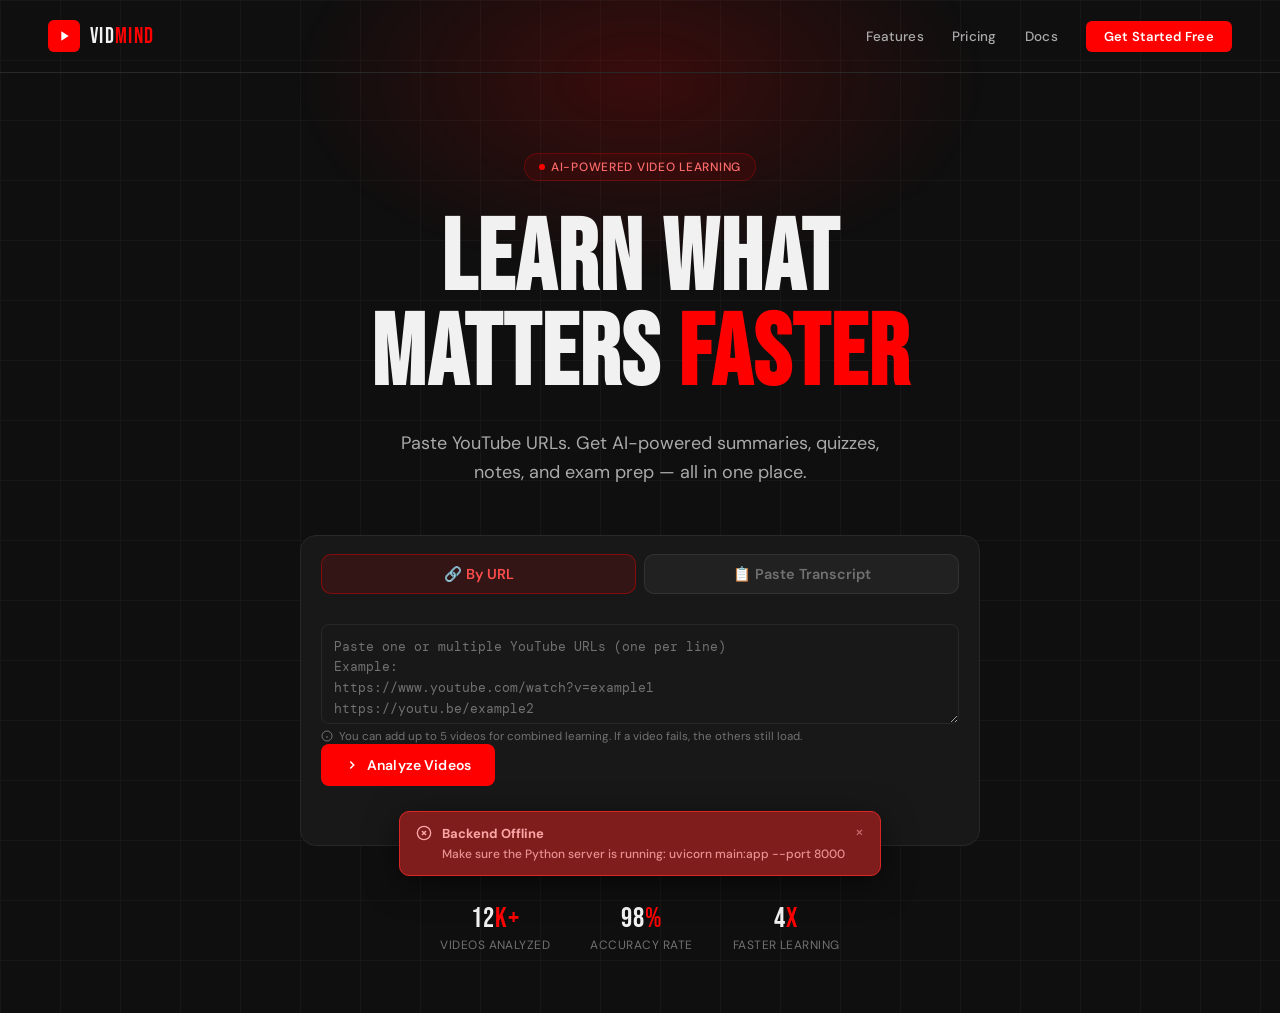
==== commit 524af835: "feat: paste-transcript mode to bypass YouTube IP blocking Cloud hosts (Render, etc.) share datacente" ====
--- a/static/vidmind.html
+++ b/static/vidmind.html
@@ -1212,7 +1212,7 @@
     }
 
     .layout.exam-mode {
-      grid-template-columns: 1fr 300px;
+      grid-template-columns: 1fr 300px 340px;
     }
 
     /* SIDEBAR */
@@ -1557,6 +1557,174 @@
     .tab.active .tab-badge {
       background: rgba(255, 0, 0, .12);
       color: var(--accent);
+    }
+
+    /* Quiz lock state — disables tabs and chat during quiz */
+    .tab.quiz-locked {
+      opacity: 0.35;
+      pointer-events: none;
+      cursor: not-allowed;
+    }
+
+    .chat-panel.quiz-locked {
+      opacity: 0.35;
+      pointer-events: none;
+    }
+
+    .quiz-lock-banner {
+      display: flex;
+      align-items: center;
+      gap: 8px;
+      background: rgba(245, 158, 11, .08);
+      border: 1px solid rgba(245, 158, 11, .25);
+      border-radius: 8px;
+      padding: 10px 14px;
+      font-size: 12px;
+      color: var(--warning);
+      margin-bottom: 16px;
+    }
+
+    /* Report Card — matches project red/dark theme */
+    .report-card {
+      background: linear-gradient(135deg, rgba(255,0,0,.03) 0%, var(--surface) 100%);
+      border: 2px solid rgba(255,0,0,.2);
+      border-radius: var(--radius-lg);
+      padding: 32px;
+      margin-top: 24px;
+      animation: fadeUp .4s ease both;
+      position: relative;
+      overflow: hidden;
+    }
+
+    .report-card::before {
+      content: '';
+      position: absolute;
+      top: -60px; right: -60px;
+      width: 120px; height: 120px;
+      background: radial-gradient(circle, rgba(255,0,0,.08) 0%, transparent 70%);
+      border-radius: 50%;
+    }
+
+    .report-card.excellent { border-color: rgba(34,197,94,.4); background: linear-gradient(135deg, rgba(34,197,94,.04) 0%, var(--surface) 100%); }
+    .report-card.good { border-color: rgba(255,0,0,.3); }
+    .report-card.average { border-color: rgba(245,158,11,.3); background: linear-gradient(135deg, rgba(245,158,11,.03) 0%, var(--surface) 100%); }
+    .report-card.poor { border-color: rgba(239,68,68,.3); background: linear-gradient(135deg, rgba(239,68,68,.03) 0%, var(--surface) 100%); }
+
+    .report-header {
+      text-align: center;
+      margin-bottom: 24px;
+    }
+
+    .report-emoji {
+      font-size: 52px;
+      margin-bottom: 8px;
+      filter: drop-shadow(0 4px 12px rgba(255,0,0,.2));
+    }
+
+    .report-title {
+      font-family: var(--display);
+      font-size: 28px;
+      letter-spacing: .08em;
+      color: var(--accent);
+      margin-bottom: 4px;
+    }
+
+    .report-subtitle {
+      font-size: 14px;
+      color: var(--muted);
+      font-weight: 600;
+      letter-spacing: .04em;
+    }
+
+    .report-score-ring {
+      width: 130px;
+      height: 130px;
+      border-radius: 50%;
+      margin: 24px auto;
+      display: flex;
+      align-items: center;
+      justify-content: center;
+      position: relative;
+      background: rgba(255,0,0,.04);
+    }
+
+    .report-score-ring::before {
+      content: '';
+      position: absolute;
+      inset: 0;
+      border-radius: 50%;
+      border: 5px solid var(--border);
+    }
+
+    .report-score-ring::after {
+      content: '';
+      position: absolute;
+      inset: 0;
+      border-radius: 50%;
+      border: 5px solid transparent;
+      border-top-color: var(--accent);
+      animation: spin 2s linear infinite;
+      opacity: .3;
+    }
+
+    @keyframes spin { to { transform: rotate(360deg); } }
+
+    .report-score-value {
+      font-family: var(--display);
+      font-size: 40px;
+      letter-spacing: .02em;
+      z-index: 1;
+    }
+
+    .report-stats {
+      display: grid;
+      grid-template-columns: repeat(3, 1fr);
+      gap: 12px;
+      margin: 24px 0;
+    }
+
+    .report-stat {
+      text-align: center;
+      padding: 14px 12px;
+      background: rgba(255,255,255,.02);
+      border: 1px solid var(--border);
+      border-radius: var(--radius);
+    }
+
+    .report-stat-value {
+      font-family: var(--display);
+      font-size: 26px;
+      letter-spacing: .02em;
+    }
+
+    .report-stat-label {
+      font-size: 10px;
+      color: var(--dim);
+      text-transform: uppercase;
+      letter-spacing: .08em;
+      margin-top: 4px;
+    }
+
+    .report-stat.correct .report-stat-value { color: #22c55e; }
+    .report-stat.wrong .report-stat-value { color: var(--accent); }
+    .report-stat.total .report-stat-value { color: var(--muted); }
+
+    .report-feedback {
+      background: rgba(255,0,0,.03);
+      border: 1px solid rgba(255,0,0,.1);
+      border-radius: var(--radius);
+      padding: 16px;
+      font-size: 13.5px;
+      color: var(--muted);
+      line-height: 1.7;
+      margin-top: 16px;
+    }
+
+    .report-actions {
+      display: flex;
+      gap: 10px;
+      justify-content: center;
+      margin-top: 24px;
     }
 
     /* TAB CONTENT */
@@ -2250,30 +2418,87 @@
         Paste YouTube URLs. Get AI-powered summaries, quizzes, notes, and exam prep — all in one place.
       </p>
 
+      <style>
+        .input-tabs { display:flex; gap:8px; margin-bottom:18px; }
+        .input-tab {
+          flex:1; padding:10px 14px; border-radius:10px; cursor:pointer;
+          font-family:inherit; font-size:.9rem; font-weight:600;
+          background:rgba(255,255,255,.04); color:var(--dim);
+          border:1px solid rgba(255,255,255,.08); transition:all .2s;
+        }
+        .input-tab:hover { color:var(--fg,#f1f1f1); }
+        .input-tab.tab-active {
+          background:rgba(255,0,0,.12); color:#ff4d4d;
+          border-color:rgba(255,0,0,.4);
+        }
+        #transcriptUrlInput {
+          width:100%; padding:12px 14px; margin-bottom:12px; border-radius:10px;
+          background:rgba(255,255,255,.04); color:inherit; font-family:inherit;
+          font-size:.9rem; border:1px solid rgba(255,255,255,.08); box-sizing:border-box;
+        }
+      </style>
+
       <div class="input-card">
-        <textarea class="url-textarea" id="urlInput"
-          placeholder="Paste one or multiple YouTube URLs (one per line)&#10;Example:&#10;https://www.youtube.com/watch?v=example1&#10;https://youtu.be/example2"
-          rows="3" autocomplete="off"></textarea>
-
-        <div class="input-hint">
-          <svg viewBox="0 0 24 24" fill="none" stroke="currentColor" stroke-width="2">
-            <circle cx="12" cy="12" r="10" />
-            <path d="M12 16v-4M12 8h.01" />
-          </svg>
-          You can add up to 5 videos for combined learning. If a video fails, the others still load.
+        <!-- Input mode tabs -->
+        <div class="input-tabs">
+          <button type="button" id="tabUrl" class="input-tab tab-active"
+            onclick="switchInputMode('url')">🔗 By URL</button>
+          <button type="button" id="tabTranscript" class="input-tab"
+            onclick="switchInputMode('transcript')">📋 Paste Transcript</button>
         </div>
 
+        <!-- ── URL MODE ── -->
+        <div id="urlMode">
+          <textarea class="url-textarea" id="urlInput"
+            placeholder="Paste one or multiple YouTube URLs (one per line)&#10;Example:&#10;https://www.youtube.com/watch?v=example1&#10;https://youtu.be/example2"
+            rows="3" autocomplete="off"></textarea>
+
+          <div class="input-hint">
+            <svg viewBox="0 0 24 24" fill="none" stroke="currentColor" stroke-width="2">
+              <circle cx="12" cy="12" r="10" />
+              <path d="M12 16v-4M12 8h.01" />
+            </svg>
+            You can add up to 5 videos for combined learning. If a video fails, the others still load.
+          </div>
+
+          <button class="analyze-btn" id="analyzeBtn" onclick="loadVideo()">
+            <svg viewBox="0 0 24 24" fill="none" stroke="currentColor" stroke-width="2.5">
+              <polyline points="9 18 15 12 9 6" />
+            </svg>
+            Analyze Videos
+          </button>
+        </div>
+
+        <!-- ── TRANSCRIPT MODE ── -->
+        <div id="transcriptMode" class="hidden">
+          <div class="input-hint" style="margin-bottom:14px;">
+            <svg viewBox="0 0 24 24" fill="none" stroke="currentColor" stroke-width="2">
+              <circle cx="12" cy="12" r="10" />
+              <path d="M12 16v-4M12 8h.01" />
+            </svg>
+            Works even when the server can't fetch from YouTube. On the video, click
+            <b>&nbsp;…more&nbsp;</b> → <b>&nbsp;Show transcript&nbsp;</b>, then copy it and paste below.
+          </div>
+
+          <input type="text" id="transcriptUrlInput"
+            placeholder="(optional) YouTube URL — enables clickable timestamps" autocomplete="off" />
+
+          <textarea class="url-textarea" id="transcriptInput"
+            placeholder="Paste the copied transcript here…&#10;0:00 Welcome to the video&#10;0:08 Today we'll cover…"
+            rows="7" autocomplete="off"></textarea>
+
+          <button class="analyze-btn" id="buildTranscriptBtn" onclick="loadPastedTranscript()">
+            <svg viewBox="0 0 24 24" fill="none" stroke="currentColor" stroke-width="2.5">
+              <polyline points="9 18 15 12 9 6" />
+            </svg>
+            Build from Transcript
+          </button>
+        </div>
+
         <!-- Backend health / library status -->
-        <div class="health-bar" id="healthBar">
+        <div class="health-bar" id="healthBar" style="margin-top:16px;">
           <span style="color:var(--dim)">Checking backend…</span>
         </div>
-
-        <button class="analyze-btn" id="analyzeBtn" onclick="loadVideo()">
-          <svg viewBox="0 0 24 24" fill="none" stroke="currentColor" stroke-width="2.5">
-            <polyline points="9 18 15 12 9 6" />
-          </svg>
-          Analyze Videos
-        </button>
       </div>
 
       <div class="stats">
@@ -2576,22 +2801,6 @@
         <div class="tab-content active" id="tab-summary">
           <div class="summary-header">
             <h2 class="summary-title" id="summaryTitle">Loading…</h2>
-            <div class="action-chips">
-              <button class="chip primary" onclick="generateContent('notes')">
-                <svg viewBox="0 0 24 24" fill="none" stroke="currentColor" stroke-width="2">
-                  <polyline points="22 12 18 12 15 21 9 3 6 12 2 12" />
-                </svg>
-                AI Notes
-              </button>
-              <button class="chip" onclick="exportNotes()">
-                <svg viewBox="0 0 24 24" fill="none" stroke="currentColor" stroke-width="2">
-                  <path d="M21 15v4a2 2 0 0 1-2 2H5a2 2 0 0 1-2-2v-4" />
-                  <polyline points="7 10 12 15 17 10" />
-                  <line x1="12" y1="15" x2="12" y2="3" />
-                </svg>
-                Export PDF
-              </button>
-            </div>
           </div>
           <div class="section-block">
             <div class="section-block-title">Overview</div>
@@ -2617,8 +2826,8 @@
           </div>
           <div id="quizContent">
             <div class="question-card">
-              <div class="question-num">Generating quiz…</div>
-              <div class="question-text">Please wait.</div>
+              <div class="question-num">Quiz</div>
+              <div class="question-text">Click "Generate New Quiz" to start a knowledge check.</div>
             </div>
           </div>
           <div style="text-align:center;margin-top:20px;">
@@ -2634,13 +2843,13 @@
         <!-- NOTES TAB -->
         <div class="tab-content" id="tab-notes">
           <div class="notes-toolbar">
-            <button class="tool-btn" onclick="generateContent('notes')">
+            <button class="chip primary" onclick="generateContent('notes')">
               <svg viewBox="0 0 24 24" fill="none" stroke="currentColor" stroke-width="2">
                 <polyline points="22 12 18 12 15 21 9 3 6 12 2 12" />
               </svg>
-              AI Fill
+              AI Notes
             </button>
-            <button class="tool-btn" onclick="exportNotes()">
+            <button class="chip" onclick="exportNotesPDF()">
               <svg viewBox="0 0 24 24" fill="none" stroke="currentColor" stroke-width="2">
                 <path d="M21 15v4a2 2 0 0 1-2 2H5a2 2 0 0 1-2-2v-4" />
                 <polyline points="7 10 12 15 17 10" />
@@ -2657,7 +2866,7 @@
             </button>
           </div>
           <textarea class="notes-area" id="notesArea"
-            placeholder="Click 'AI Fill' to auto-generate structured notes from the video."></textarea>
+            placeholder="Click 'AI Notes' to auto-generate structured notes from the video."></textarea>
         </div>
 
         <!-- TRANSCRIPT TAB -->
@@ -2856,6 +3065,59 @@
         </div>
       </aside>
 
+      <!-- EXAM CHAT PANEL -->
+      <aside class="chat-panel" id="examChatPanel">
+        <div class="chat-header">
+          <div class="chat-header-icon">
+            <svg viewBox="0 0 24 24" fill="none" stroke="currentColor" stroke-width="2">
+              <polyline points="22 12 18 12 15 21 9 3 6 12 2 12" />
+            </svg>
+          </div>
+          <div class="chat-header-text">
+            <div class="chat-header-title">AI Tutor</div>
+            <div class="chat-header-sub">Exam mode Q&amp;A</div>
+          </div>
+          <div class="chat-status">
+            <span class="chat-status-dot"></span>Online
+          </div>
+        </div>
+
+        <div class="messages" id="examMessages">
+          <div class="ts-chip">Today</div>
+          <div class="msg ai">
+            <div class="msg-avatar">VM</div>
+            <div class="msg-content">
+              <div class="msg-meta">
+                <span class="msg-name">VidMind AI</span>
+              </div>
+              <div class="bubble">
+                Hi! I'm your exam tutor. Ask me about any topic from the study plan,
+                or request explanations for concepts you find tricky.
+              </div>
+            </div>
+          </div>
+        </div>
+
+        <div class="quick-prompts">
+          <button class="quick-prompt" onclick="fillExamPrompt(this)">Explain this simply</button>
+          <button class="quick-prompt" onclick="fillExamPrompt(this)">Give me a mnemonic</button>
+          <button class="quick-prompt" onclick="fillExamPrompt(this)">What are common mistakes?</button>
+        </div>
+
+        <div class="chat-input-wrap">
+          <div class="chat-input-box">
+            <textarea class="chat-input" id="examChatInput" rows="1" placeholder="Ask your exam tutor…"
+              onkeydown="handleExamKey(event)" oninput="autoResize(this)"></textarea>
+            <button class="send-btn" id="examSendBtn" onclick="sendExamMessage()">
+              <svg viewBox="0 0 24 24" fill="none" stroke="currentColor" stroke-width="2.5">
+                <line x1="22" y1="2" x2="11" y2="13" />
+                <polygon points="22 2 15 22 11 13 2 9 22 2" />
+              </svg>
+            </button>
+          </div>
+        </div>
+      </aside>
+
     </div><!-- /exam layout -->
 
   </div><!-- /app -->
@@ -2876,7 +3138,11 @@
     let backendLibraries = {};
     let currentVideoId = null;   // ← track primary video_id for /diagnose
 
-    const API_BASE = 'http://127.0.0.1:8000';
+    // When served by the FastAPI app (production), use same-origin (relative URLs).
+    // When opening the HTML file directly from disk (file://), fall back to local dev server.
+    const API_BASE = window.location.protocol === 'file:'
+      ? 'http://127.0.0.1:8000'
+      : '';
 
     /* ─── TOAST SYSTEM ────────────────────────────────────── */
     function showToast(type, title, message, duration = 5000, tips = [], diagnoseVideoId = null) {
@@ -3181,6 +3447,12 @@
       }
 
       // ── Success ──
+      applySingleLoadSuccess(data, url);
+      return true;
+    }
+
+    // Shared success handler for both URL-fetch and pasted-transcript loads.
+    function applySingleLoadSuccess(data, displayLabel) {
       currentSession = data.session_id;
       currentSummary = data;
       currentVideoId = data.video_id;
@@ -3200,15 +3472,75 @@
         || data.title?.split('—')[0]?.trim()
         || 'General';
 
+      const label = displayLabel || data.title || 'Pasted transcript';
       document.getElementById('displayUrl').textContent =
-        url.length > 60 ? url.substring(0, 57) + '…' : url;
+        label.length > 60 ? label.substring(0, 57) + '…' : label;
 
       updateLangBadge(data.detected_language, data.translated, data.language_name);
-      _showDiagnoseBtn(data.video_id);
+      // Diagnose only makes sense for a real YouTube video id
+      if (data.has_real_video_id === false) {
+        document.getElementById('diagnoseBtn')?.classList.add('hidden');
+      } else {
+        _showDiagnoseBtn(data.video_id);
+      }
       updateVideoChips();
       _storeChapters(data.chapters || []);
       _showModeSelection();
-      return true;
+    }
+
+    /* ─── LOAD FROM PASTED TRANSCRIPT (bypasses YouTube IP blocking) ─────── */
+    async function loadPastedTranscript() {
+      const transcript = document.getElementById('transcriptInput').value.trim();
+      if (!transcript) {
+        showWarning('No transcript', 'Paste the transcript text copied from YouTube first.');
+        return;
+      }
+      const url = document.getElementById('transcriptUrlInput').value.trim();
+
+      const btn = document.getElementById('buildTranscriptBtn');
+      btn.disabled = true;
+      showLoading('Building your knowledge base…',
+        'Parsing transcript, creating embeddings, and generating your summary…', false);
+
+      try {
+        const response = await fetch(`${API_BASE}/load-transcript`, {
+          method: 'POST',
+          headers: { 'Content-Type': 'application/json' },
+          body: JSON.stringify({ transcript, url: url || null }),
+        });
+        const data = await response.json();
+
+        if (data.success === false) {
+          showError('Could Not Parse Transcript',
+            data.message || 'The pasted text was empty or unreadable.');
+          return;
+        }
+        if (!response.ok) {
+          const detail = data.detail || data.message || `HTTP ${response.status}`;
+          showError('Server Error', typeof detail === 'object' ? JSON.stringify(detail) : detail);
+          return;
+        }
+        applySingleLoadSuccess(data, url || data.title);
+      } catch (err) {
+        console.error('[loadPastedTranscript]', err);
+        showError('Unexpected Error', err.message || 'Something went wrong.');
+      } finally {
+        hideLoading();
+        btn.disabled = false;
+      }
+    }
+
+    /* ─── INPUT MODE TOGGLE (URL  ⇄  Transcript) ────────────────────────── */
+    function switchInputMode(mode) {
+      const urlMode = document.getElementById('urlMode');
+      const txMode  = document.getElementById('transcriptMode');
+      const tabUrl  = document.getElementById('tabUrl');
+      const tabTx   = document.getElementById('tabTranscript');
+      const isUrl = mode === 'url';
+      urlMode.classList.toggle('hidden', !isUrl);
+      txMode.classList.toggle('hidden', isUrl);
+      tabUrl.classList.toggle('tab-active', isUrl);
+      tabTx.classList.toggle('tab-active', !isUrl);
     }
 
     async function _loadMultipleVideos(urls) {
@@ -3343,7 +3675,8 @@
     /* ─── SELECT MODE ────────────────────────────────────── */
     async function selectMode(mode) {
       currentMode = mode;
-      showLoading('Setting up your workspace…', 'Connecting to knowledge base…');
+      const modeName = mode === 'deep_learn' ? 'Deep Learn' : 'Exam';
+      showLoading(`Activating ${modeName} Mode…`, `Preparing your ${modeName.toLowerCase()} workspace…`);
 
       try {
         const res = await fetch(`${API_BASE}/set-mode`, {
@@ -3422,7 +3755,7 @@
 
       updateChaptersUI(_pendingChapters);
       _loadTranscript();
-      generateContent('quiz');
+      _loadQuizSilent();
       loadConfusedTopics();
     }
 
@@ -3449,16 +3782,23 @@
     /* ─── SUMMARY UI ─────────────────────────────────────── */
     function updateSummaryUI(data) {
       if (!data) return;
+      // For multi-video: currentSummary is already the merged_summary object
+      // For single video: currentSummary is the full response data
       const merged = data.merged_summary || {};
-      document.getElementById('summaryTitle').textContent =
-        data.title || merged.title || 'Video Summary';
-      document.getElementById('summaryOverview').textContent =
-        data.summary || merged.summary || 'Analyzing video content…';
-      document.getElementById('whyItMatters').textContent =
-        data.why_it_matters || merged.why_it_matters ||
+      const title = data.title || merged.title || 'Video Summary';
+      const summary = data.summary || merged.summary || 'Analyzing video content…';
+      const whyMatters = data.why_it_matters || merged.why_it_matters ||
         'Understanding this helps in mastering key concepts.';
-
       const concepts = data.key_concepts || merged.key_concepts || [];
+
+      // Show combined badge if multiple videos
+      const isMulti = loadedVideos.length > 1;
+      document.getElementById('summaryTitle').innerHTML = _escapeHtml(title) +
+        (isMulti ? ' <span style="display:inline-block;font-size:10px;padding:2px 8px;border-radius:10px;background:rgba(255,0,0,.1);color:var(--accent);font-weight:600;letter-spacing:.04em;margin-left:8px;vertical-align:middle;">COMBINED SUMMARY</span>' : '');
+
+      document.getElementById('summaryOverview').textContent = summary;
+      document.getElementById('whyItMatters').textContent = whyMatters;
+
       const keyConcepts = document.getElementById('keyConcepts');
       keyConcepts.innerHTML = '';
       if (concepts.length > 0) {
@@ -3546,13 +3886,43 @@
     }
 
     /* ─── GENERATE CONTENT ───────────────────────────────── */
+    let quizActive = false;
+    let currentQuizData = [];
+    let quizAnswers = {}; // { questionIndex: { chosen, correct, isCorrect } }
+
+    // Silent quiz loader for initial page load (no loading overlay)
+    async function _loadQuizSilent() {
+      if (!currentSession) return;
+      try {
+        const body = { session_id: currentSession };
+        if (currentTopic) body.topic = currentTopic;
+        body.section = `Random seed: ${Date.now()}`;
+        const res = await fetch(`${API_BASE}/generate-quiz`, {
+          method: 'POST', headers: { 'Content-Type': 'application/json' },
+          body: JSON.stringify(body),
+        });
+        if (!res.ok) return;
+        const data = await res.json();
+        currentQuizData = data.quiz || [];
+        quizAnswers = {};
+        updateQuizUI(currentQuizData);
+        const badge = document.getElementById('quizCount');
+        if (badge) badge.textContent = data.count || currentQuizData.length;
+      } catch (e) { console.warn('[Quiz] silent load failed:', e); }
+    }
+
     async function generateContent(type) {
       if (!currentSession) return;
-      showLoading(`Generating ${type}…`, type === 'quiz' ? 'Creating 5 questions from video content…' : 'Building structured notes…');
+      const loadMsg = type === 'quiz' ? 'Generating new quiz…' : 'Generating notes…';
+      const loadSub = type === 'quiz' ? 'Creating 5 new questions from video content…' : 'Building structured notes…';
+      showLoading(loadMsg, loadSub);
       try {
         const endpoint = type === 'quiz' ? '/generate-quiz' : '/generate-notes';
         const body = { session_id: currentSession };
         if (currentTopic) body.topic = currentTopic;
+        if (type === 'quiz') {
+          body.section = `Generate completely new and different questions. Random seed: ${Date.now()}`;
+        }
 
         const res = await fetch(`${API_BASE}${endpoint}`, {
           method: 'POST', headers: { 'Content-Type': 'application/json' },
@@ -3562,9 +3932,12 @@
         const data = await res.json();
 
         if (type === 'quiz') {
-          updateQuizUI(data.quiz || []);
+          currentQuizData = data.quiz || [];
+          quizAnswers = {};
+          updateQuizUI(currentQuizData);
           const badge = document.getElementById('quizCount');
-          if (badge) badge.textContent = data.count || (data.quiz || []).length;
+          if (badge) badge.textContent = data.count || currentQuizData.length;
+          // Do NOT lock here — lock only when user starts answering
         } else {
           document.getElementById('notesArea').value = data.notes || '';
         }
@@ -3576,17 +3949,45 @@
       }
     }
 
+    /* ─── QUIZ LOCK (disable tabs & chat during quiz) ───── */
+    function setQuizLock(locked) {
+      quizActive = locked;
+      const tabs = document.querySelectorAll('.tab-bar .tab');
+      tabs.forEach(tab => {
+        // Only lock non-quiz tabs
+        if (!tab.textContent.includes('Quiz')) {
+          if (locked) tab.classList.add('quiz-locked');
+          else tab.classList.remove('quiz-locked');
+        }
+      });
+      // Lock the chat panel
+      const chatPanel = document.querySelector('.chat-panel');
+      if (chatPanel) {
+        if (locked) chatPanel.classList.add('quiz-locked');
+        else chatPanel.classList.remove('quiz-locked');
+      }
+    }
+
     /* ─── QUIZ UI ────────────────────────────────────────── */
     function updateQuizUI(quiz) {
       const container = document.getElementById('quizContent');
       container.innerHTML = '';
       if (!quiz || quiz.length === 0) {
         container.innerHTML = `<div class="question-card"><div class="question-num">No quiz available</div><div class="question-text">Could not generate quiz questions. Try again.</div></div>`;
+        setQuizLock(false);
         return;
       }
+      // Show lock banner
+      const banner = document.createElement('div');
+      banner.className = 'quiz-lock-banner';
+      banner.id = 'quizLockBanner';
+      banner.innerHTML = `<svg viewBox="0 0 24 24" fill="none" stroke="currentColor" stroke-width="2" style="width:16px;height:16px;flex-shrink:0;"><rect x="3" y="11" width="18" height="11" rx="2" ry="2"/><path d="M7 11V7a5 5 0 0 1 10 0v4"/></svg> Quiz in progress — answer all questions to see your report card`;
+      container.appendChild(banner);
+
       quiz.forEach((item, idx) => {
         const card = document.createElement('div');
         card.className = 'question-card';
+        card.id = `quiz-q-${idx}`;
         const opts = item.options || {};
         let optionsHTML = '';
         if (typeof opts === 'object' && Object.keys(opts).length > 0) {
@@ -3594,7 +3995,7 @@
             ? opts.map((v, i) => [String.fromCharCode(65 + i), v])
             : Object.entries(opts);
           optionsHTML = `<div class="options">${entries.map(([key, value]) =>
-            `<div class="option" onclick="selectOption(this,'${_escapeHtml(item.correct)}','${_escapeHtml(key)}')">
+            `<div class="option" onclick="selectQuizOption(this, ${idx}, '${_escapeHtml(item.correct)}','${_escapeHtml(key)}')">
               <span class="option-letter">${_escapeHtml(key)}</span>${_escapeHtml(String(value))}
             </div>`).join('')}</div>`;
         }
@@ -3607,6 +4008,121 @@
       });
     }
 
+    function selectQuizOption(element, questionIdx, correct, chosen) {
+      // Prevent re-answering
+      if (quizAnswers[questionIdx]) return;
+
+      // Lock UI on first answer (user has started the quiz)
+      if (Object.keys(quizAnswers).length === 0) {
+        setQuizLock(true);
+      }
+
+      const isCorrect = chosen === correct;
+      quizAnswers[questionIdx] = { chosen, correct, isCorrect };
+
+      const options = element.closest('.options').querySelectorAll('.option');
+      options.forEach(opt => {
+        opt.style.pointerEvents = 'none'; // disable further clicks
+        opt.classList.remove('selected', 'correct', 'wrong');
+      });
+
+      if (isCorrect) {
+        element.classList.add('correct');
+      } else {
+        element.classList.add('wrong');
+        options.forEach(opt => {
+          if (opt.querySelector('.option-letter').textContent.trim() === correct)
+            opt.classList.add('correct');
+        });
+      }
+
+      const expl = element.closest('.question-card').querySelector('.explanation');
+      if (expl) expl.style.display = 'block';
+
+      // Check if all questions answered → show report card
+      if (Object.keys(quizAnswers).length === currentQuizData.length) {
+        setTimeout(() => showReportCard(), 600);
+      }
+    }
+
+    /* ─── REPORT CARD ────────────────────────────────────── */
+    function showReportCard() {
+      const total = currentQuizData.length;
+      const correctCount = Object.values(quizAnswers).filter(a => a.isCorrect).length;
+      const wrongCount = total - correctCount;
+      const pct = Math.round((correctCount / total) * 100);
+
+      let grade, emoji, feedback, cardClass;
+      if (pct >= 90) {
+        grade = 'Excellent'; emoji = '🏆'; cardClass = 'excellent';
+        feedback = 'Outstanding performance! You have a strong grasp of the concepts. Keep up the excellent work!';
+      } else if (pct >= 70) {
+        grade = 'Good'; emoji = '🎯'; cardClass = 'good';
+        feedback = 'Good job! You understand most of the material. Review the questions you missed to strengthen your knowledge.';
+      } else if (pct >= 50) {
+        grade = 'Average'; emoji = '📚'; cardClass = 'average';
+        feedback = 'You\'re getting there! Focus on the concepts you missed and try watching the relevant sections again.';
+      } else {
+        grade = 'Needs Improvement'; emoji = '💪'; cardClass = 'poor';
+        feedback = 'Don\'t give up! Re-watch the video, take notes on key concepts, and try the quiz again to improve your score.';
+      }
+
+      // Remove lock banner
+      const banner = document.getElementById('quizLockBanner');
+      if (banner) banner.remove();
+
+      // Unlock the UI
+      setQuizLock(false);
+      quizActive = false;
+
+      // Feed quiz performance into confusion detector
+      _addQuizConfusion(pct);
+
+      const container = document.getElementById('quizContent');
+      const reportDiv = document.createElement('div');
+      reportDiv.className = `report-card ${cardClass}`;
+      reportDiv.innerHTML = `
+        <div class="report-header">
+          <div class="report-emoji">${emoji}</div>
+          <div class="report-title">REPORT CARD</div>
+          <div class="report-subtitle">${grade}</div>
+        </div>
+        <div class="report-score-ring">
+          <span class="report-score-value" style="color:${pct >= 70 ? 'var(--success)' : pct >= 50 ? 'var(--warning)' : '#ef4444'}">${pct}%</span>
+        </div>
+        <div class="report-stats">
+          <div class="report-stat correct">
+            <div class="report-stat-value">${correctCount}</div>
+            <div class="report-stat-label">Correct</div>
+          </div>
+          <div class="report-stat wrong">
+            <div class="report-stat-value">${wrongCount}</div>
+            <div class="report-stat-label">Wrong</div>
+          </div>
+          <div class="report-stat total">
+            <div class="report-stat-value">${total}</div>
+            <div class="report-stat-label">Total</div>
+          </div>
+        </div>
+        <div class="report-feedback">${feedback}</div>
+        <div class="report-actions">
+          <button class="chip primary" onclick="generateContent('quiz')">
+            <svg viewBox="0 0 24 24" fill="none" stroke="currentColor" stroke-width="2">
+              <polyline points="22 12 18 12 15 21 9 3 6 12 2 12" />
+            </svg>
+            Generate New Quiz
+          </button>
+          <button class="chip" onclick="switchTab('summary',document.querySelector('.tab'))">
+            Back to Summary
+          </button>
+        </div>`;
+      container.appendChild(reportDiv);
+
+      // Scroll to report card
+      reportDiv.scrollIntoView({ behavior: 'smooth', block: 'center' });
+    }
+
+    // Backward compat — old selectOption calls (should not be needed anymore)
     function selectOption(element, correct, chosen) {
       const options = element.closest('.options').querySelectorAll('.option');
       options.forEach(opt => opt.classList.remove('selected', 'correct', 'wrong'));
@@ -3651,18 +4167,38 @@
         return;
       }
       let totalTime = 0;
-      data.plan.forEach(item => {
+      data.plan.forEach((item, idx) => {
         const el = document.createElement('div');
         el.className = 'plan-item';
         const m = Math.floor(totalTime / 60);
         const s = (totalTime % 60).toString().padStart(2, '0');
         totalTime += (item.duration_mins || 0) * 60;
+
+        const importance = item.importance || 'Medium';
+        const impClass = importance.toLowerCase();
+        const impColors = { critical: '#ef4444', high: '#f59e0b', medium: '#3b82f6', low: '#6b7280' };
+        const impColor = impColors[impClass] || '#6b7280';
+
+        const videoTs = item.video_timestamp || '';
+        const videoSection = item.video_section || '';
+
         el.innerHTML = `
           <div class="plan-time">${m}:${s}</div>
-          <div class="plan-content">
-            <div class="plan-topic">${_escapeHtml(item.title || 'Untitled')}</div>
+          <div class="plan-content" style="flex:1;">
+            <div style="display:flex;align-items:center;gap:8px;flex-wrap:wrap;">
+              <div class="plan-topic">${_escapeHtml(item.title || 'Untitled')}</div>
+              <span style="font-size:9px;padding:2px 8px;border-radius:10px;background:${impColor}22;color:${impColor};font-weight:600;text-transform:uppercase;letter-spacing:.05em;">${_escapeHtml(importance)}</span>
+              ${videoTs ? `<span style="font-size:10px;font-family:var(--mono);color:var(--accent);cursor:pointer;" title="${_escapeHtml(videoSection)}" onclick="fillPrompt({textContent:'Explain what happens at ${videoTs} in the video'})">📍 ${_escapeHtml(videoTs)}</span>` : ''}
+            </div>
             <div class="plan-concepts">${_escapeHtml((item.concepts || []).join(', '))}</div>
+            ${videoSection ? `<div style="font-size:11px;color:var(--dim);margin-top:3px;font-style:italic;">${_escapeHtml(videoSection)}</div>` : ''}
             ${item.checkpoint_question ? `<div class="plan-checkpoint">Checkpoint: ${_escapeHtml(item.checkpoint_question)}</div>` : ''}
+            <button class="chip" style="margin-top:8px;font-size:11px;padding:4px 10px;" onclick="quizOnTopic('${_escapeHtml(item.title || '')}')">
+              <svg viewBox="0 0 24 24" fill="none" stroke="currentColor" stroke-width="2" style="width:12px;height:12px;">
+                <polyline points="22 12 18 12 15 21 9 3 6 12 2 12" />
+              </svg>
+              Quiz me on this
+            </button>
           </div>`;
         container.appendChild(el);
       });
@@ -3676,6 +4212,59 @@
           <ul style="margin-top:6px;padding-left:14px;">${data.quick_tips.map(t => `<li style="margin-top:3px;">${_escapeHtml(t)}</li>`).join('')}</ul>`;
         container.appendChild(tipsEl);
       }
+    }
+
+    // Quiz on a specific study plan topic
+    async function quizOnTopic(topicName) {
+      if (!currentSession) return;
+      showLoading('Generating topic quiz…', `Creating questions about: ${topicName}`);
+      try {
+        const res = await fetch(`${API_BASE}/generate-quiz`, {
+          method: 'POST', headers: { 'Content-Type': 'application/json' },
+          body: JSON.stringify({ session_id: currentSession, topic: topicName, section: `Focus ONLY on: ${topicName}. Seed: ${Date.now()}` }),
+        });
+        if (!res.ok) throw new Error(`HTTP ${res.status}`);
+        const data = await res.json();
+        // Switch to deep learn mode quiz tab to show it
+        if (currentMode === 'exam') {
+          // Show a modal-like quiz overlay in exam mode
+          _showExamQuizOverlay(data.quiz || [], topicName);
+        }
+        showSuccess('Topic quiz ready', `${(data.quiz || []).length} questions on ${topicName}`);
+      } catch (err) {
+        showError('Quiz generation failed', err.message);
+      } finally { hideLoading(); }
+    }
+
+    function _showExamQuizOverlay(quiz, topicName) {
+      let overlay = document.getElementById('examQuizOverlay');
+      if (!overlay) {
+        overlay = document.createElement('div');
+        overlay.id = 'examQuizOverlay';
+        overlay.style.cssText = 'position:fixed;inset:0;background:rgba(0,0,0,.85);z-index:1000;display:flex;align-items:center;justify-content:center;padding:20px;overflow-y:auto;';
+        document.body.appendChild(overlay);
+      }
+      const examQuizAnswers = {};
+      let html = `<div style="max-width:700px;width:100%;max-height:90vh;overflow-y:auto;background:var(--surface);border:1px solid var(--border);border-radius:var(--radius-lg);padding:24px;">
+        <div style="display:flex;justify-content:space-between;align-items:center;margin-bottom:16px;">
+          <h3 style="font-size:18px;color:var(--text);">Quiz: ${_escapeHtml(topicName)}</h3>
+          <button class="chip" onclick="document.getElementById('examQuizOverlay').remove()">✕ Close</button>
+        </div>`;
+      quiz.forEach((item, idx) => {
+        const opts = item.options || {};
+        const entries = Array.isArray(opts) ? opts.map((v,i) => [String.fromCharCode(65+i), v]) : Object.entries(opts);
+        html += `<div class="question-card" style="margin-bottom:12px;">
+          <div class="question-num">Q${idx+1} of ${quiz.length}</div>
+          <div class="question-text">${_escapeHtml(item.question || '')}</div>
+          <div class="options">${entries.map(([k,v]) =>
+            `<div class="option" onclick="selectOption(this,'${_escapeHtml(item.correct)}','${_escapeHtml(k)}')">
+              <span class="option-letter">${_escapeHtml(k)}</span>${_escapeHtml(String(v))}
+            </div>`).join('')}</div>
+          ${item.explanation ? `<div style="margin-top:12px;font-size:12px;color:var(--dim);display:none;padding:8px;background:rgba(255,255,255,.03);border-radius:6px;" class="explanation">${_escapeHtml(item.explanation)}</div>` : ''}
+        </div>`;
+      });
+      html += '</div>';
+      overlay.innerHTML = html;
     }
 
     async function generateImportantQuestions() {
@@ -3765,7 +4354,40 @@
       document.getElementById('planProgressBar').style.width = `${pct}%`;
     }
 
-    /* ─── CONFUSION DETECTOR ─────────────────────────────── */
+    /* ─── REGEX-BASED CONFUSION DETECTOR ──────────────────── */
+    const CONFUSION_REGEX = /\b(simpl(?:er|ify|e)\s+(?:explanation|terms?|way|words?))|don'?t\s+understand|(?:i'?m\s+)?confus(?:ed|ing)|what\s+(?:does\s+(?:that|this)|do\s+you)\s+mean|can\s+you\s+(?:explain|clarify)|(?:more|in)\s+(?:simpler?|easier?|basic)\s+(?:terms?|words?|way|language)|(?:not|doesn'?t)\s+mak(?:e|ing)\s+sense|lost\s+(?:me|here)|still\s+(?:don'?t|unclear|confused)|too\s+(?:complex|complicated|hard|difficult|abstract|technical)|break\s+(?:it|this)\s+down|eli5|explain\s+(?:like|as\s+if)\s+i'?m/gi;
+    let confusionHitCount = 0;
+    const CONFUSION_THRESHOLD = 3; // panel activates after 3+ confusion signals
+    let quizPerformanceConfusion = 0; // extra confusion points from poor quiz scores
+
+    function _checkConfusionInMessage(text) {
+      const matches = text.match(CONFUSION_REGEX);
+      if (matches && matches.length > 0) {
+        confusionHitCount += matches.length;
+        console.log(`[Confusion] Regex matches: ${matches.length}, total: ${confusionHitCount}/${CONFUSION_THRESHOLD}`);
+        _evaluateConfusionThreshold();
+      }
+    }
+
+    function _addQuizConfusion(pct) {
+      // Add confusion points based on poor quiz performance
+      if (pct < 40) { quizPerformanceConfusion += 2; }
+      else if (pct < 60) { quizPerformanceConfusion += 1; }
+      _evaluateConfusionThreshold();
+    }
+
+    function _evaluateConfusionThreshold() {
+      const totalSignals = confusionHitCount + quizPerformanceConfusion;
+      if (totalSignals >= CONFUSION_THRESHOLD) {
+        document.getElementById('confusionPanel').classList.add('active');
+        // Update meter based on intensity
+        const meter = document.getElementById('confusionLevel');
+        if (meter) {
+          meter.style.width = `${Math.min(100, (totalSignals / 10) * 100)}%`;
+        }
+      }
+    }
+
     async function loadConfusedTopics() {
       if (!currentSession) return;
       try {
@@ -3780,13 +4402,27 @@
     function updateConfusionPanel() {
       const container = document.getElementById('confusedTopics');
       const meter = document.getElementById('confusionLevel');
-      if (!confusedTopics || confusedTopics.length === 0) {
+      const totalSignals = confusionHitCount + quizPerformanceConfusion;
+      if ((!confusedTopics || confusedTopics.length === 0) && totalSignals < CONFUSION_THRESHOLD) {
         container.innerHTML = `<div class="confusion-topic"><span class="confusion-topic-name">No confusion detected yet</span><span class="confusion-topic-count">0</span></div>`;
         meter.style.width = '0%'; return;
       }
-      const max = Math.max(...confusedTopics.map(t => t.count), 1);
-      meter.style.width = `${Math.min(100, (max / 5) * 100)}%`;
+      const max = Math.max(...confusedTopics.map(t => t.count), totalSignals, 1);
+      meter.style.width = `${Math.min(100, (max / 8) * 100)}%`;
       container.innerHTML = '';
+      // Show regex-based confusion summary first
+      if (totalSignals > 0) {
+        const el = document.createElement('div');
+        el.className = 'confusion-topic';
+        el.innerHTML = `<span class="confusion-topic-name">Chat confusion signals</span><span class="confusion-topic-count">${confusionHitCount}</span>`;
+        container.appendChild(el);
+      }
+      if (quizPerformanceConfusion > 0) {
+        const el = document.createElement('div');
+        el.className = 'confusion-topic';
+        el.innerHTML = `<span class="confusion-topic-name">Quiz performance signals</span><span class="confusion-topic-count">${quizPerformanceConfusion}</span>`;
+        container.appendChild(el);
+      }
       confusedTopics.slice(0, 5).forEach(topic => {
         const el = document.createElement('div');
         el.className = 'confusion-topic';
@@ -3797,7 +4433,6 @@
 
     function updateConfusionUI(confusion, tracking) {
       if (tracking && Object.keys(tracking).length > 0) {
-        document.getElementById('confusionPanel').classList.add('active');
         confusedTopics = Object.entries(tracking).map(([topic, count]) => ({ topic, count }));
         updateConfusionPanel();
       }
@@ -3805,6 +4440,96 @@
 
     function toggleConfusionPanel() {
       document.getElementById('confusionPanel').classList.toggle('active');
+    }
+
+    /* ─── EXAM MODE CHAT ─────────────────────────────────── */
+    function fillExamPrompt(btn) {
+      document.getElementById('examChatInput').value = btn.textContent.trim();
+      document.getElementById('examChatInput').focus();
+    }
+
+    function handleExamKey(e) {
+      if (e.key === 'Enter' && !e.shiftKey) { e.preventDefault(); sendExamMessage(); }
+    }
+
+    async function sendExamMessage() {
+      if (isSending) return;
+      const input = document.getElementById('examChatInput');
+      const text = input.value.trim();
+      if (!text || !currentSession) return;
+
+      // Check for confusion patterns
+      _checkConfusionInMessage(text);
+
+      isSending = true;
+      document.getElementById('examSendBtn').disabled = true;
+
+      const msgs = document.getElementById('examMessages');
+      const now = new Date().toLocaleTimeString([], { hour: '2-digit', minute: '2-digit' });
+
+      const userMsg = document.createElement('div');
+      userMsg.className = 'msg user';
+      userMsg.innerHTML = `
+        <div class="msg-avatar">You</div>
+        <div class="msg-content">
+          <div class="msg-meta"><span class="msg-time">${now}</span><span class="msg-name">You</span></div>
+          <div class="bubble">${_escapeHtml(text)}</div>
+        </div>`;
+      msgs.appendChild(userMsg);
+      input.value = ''; input.style.height = 'auto';
+      msgs.scrollTop = msgs.scrollHeight;
+
+      const typing = document.createElement('div');
+      typing.className = 'msg ai';
+      typing.innerHTML = `
+        <div class="msg-avatar">VM</div>
+        <div class="msg-content">
+          <div class="msg-meta"><span class="msg-name">VidMind AI</span></div>
+          <div class="typing-indicator">
+            <div class="typing-dot"></div><div class="typing-dot"></div><div class="typing-dot"></div>
+          </div>
+        </div>`;
+      msgs.appendChild(typing);
+      msgs.scrollTop = msgs.scrollHeight;
+
+      try {
+        const res = await fetch(`${API_BASE}/chat`, {
+          method: 'POST', headers: { 'Content-Type': 'application/json' },
+          body: JSON.stringify({ session_id: currentSession, question: text }),
+        });
+        if (!res.ok) throw new Error(`HTTP ${res.status}`);
+        const data = await res.json();
+
+        updateConfusionUI(data.confusion, data.confusion_tracking);
+        typing.remove();
+
+        const aiMsg = document.createElement('div');
+        aiMsg.className = 'msg ai';
+        aiMsg.innerHTML = `
+          <div class="msg-avatar">VM</div>
+          <div class="msg-content">
+            <div class="msg-meta"><span class="msg-name">VidMind AI</span><span class="msg-time">${now}</span></div>
+            <div class="bubble">
+              <div style="white-space:pre-wrap;word-break:break-word;">${_escapeHtml(data.answer)}</div>
+            </div>
+          </div>`;
+        msgs.appendChild(aiMsg);
+        msgs.scrollTop = msgs.scrollHeight;
+      } catch (err) {
+        typing.remove();
+        const errMsg = document.createElement('div');
+        errMsg.className = 'msg ai';
+        errMsg.innerHTML = `
+          <div class="msg-avatar">VM</div>
+          <div class="msg-content">
+            <div class="msg-meta"><span class="msg-name">VidMind AI</span></div>
+            <div class="bubble" style="color:var(--warning)">Sorry, something went wrong (${_escapeHtml(err.message)}).</div>
+          </div>`;
+        msgs.appendChild(errMsg);
+      } finally {
+        isSending = false;
+        document.getElementById('examSendBtn').disabled = false;
+      }
     }
 
     /* ─── CHAT ───────────────────────────────────────────── */
@@ -3813,6 +4538,9 @@
       const input = document.getElementById('chatInput');
       const text = input.value.trim();
       if (!text || !currentSession) return;
+
+      // Check for confusion patterns in deep learn chat
+      _checkConfusionInMessage(text);
 
       isSending = true;
       document.getElementById('sendBtn').disabled = true;
@@ -3944,6 +4672,37 @@
       } finally { hideLoading(); }
     }
 
+    /* ─── EXPORT NOTES PDF (from Notes tab) ───────────────── */
+    async function exportNotesPDF() {
+      const notesText = document.getElementById('notesArea').value.trim();
+      if (!notesText) {
+        // If no notes in textarea, try generating first via session
+        if (currentSession) {
+          return exportNotes();
+        }
+        showWarning('No notes to export', 'Generate notes first by clicking "AI Notes".');
+        return;
+      }
+      showLoading('Generating PDF…', 'Exporting your notes as PDF…');
+      try {
+        const title = currentSummary?.title || 'My Study Notes';
+        const res = await fetch(`${API_BASE}/export-custom-notes-pdf`, {
+          method: 'POST', headers: { 'Content-Type': 'application/json' },
+          body: JSON.stringify({ notes_text: notesText, title }),
+        });
+        if (!res.ok) throw new Error(`HTTP ${res.status}`);
+        const blob = await res.blob();
+        const url = window.URL.createObjectURL(blob);
+        const a = document.createElement('a');
+        a.href = url; a.download = 'VidMind_Notes.pdf';
+        document.body.appendChild(a); a.click();
+        window.URL.revokeObjectURL(url); document.body.removeChild(a);
+        showSuccess('PDF downloaded', 'VidMind_Notes.pdf');
+      } catch (err) {
+        showError('Failed to export PDF', err.message);
+      } finally { hideLoading(); }
+    }
+
     /* ─── EXPORT CHAT HISTORY ────────────────────────────── */
     async function exportChat() {
       if (!currentSession) return;
@@ -3999,9 +4758,20 @@
     }
 
     function switchTab(id, btn) {
+      // Block tab switching during active quiz (except to quiz tab itself)
+      if (quizActive && id !== 'quiz') {
+        showWarning('Quiz in progress', 'Please complete the quiz before switching tabs.');
+        return;
+      }
       document.querySelectorAll('.tab').forEach(t => t.classList.remove('active'));
       document.querySelectorAll('.tab-content').forEach(c => c.classList.remove('active'));
-      btn.classList.add('active');
+      if (btn) btn.classList.add('active');
+      else {
+        // Find the tab button for this id
+        document.querySelectorAll('.tab').forEach(t => {
+          if (t.textContent.trim().toLowerCase().startsWith(id)) t.classList.add('active');
+        });
+      }
       document.getElementById('tab-' + id).classList.add('active');
     }
 
